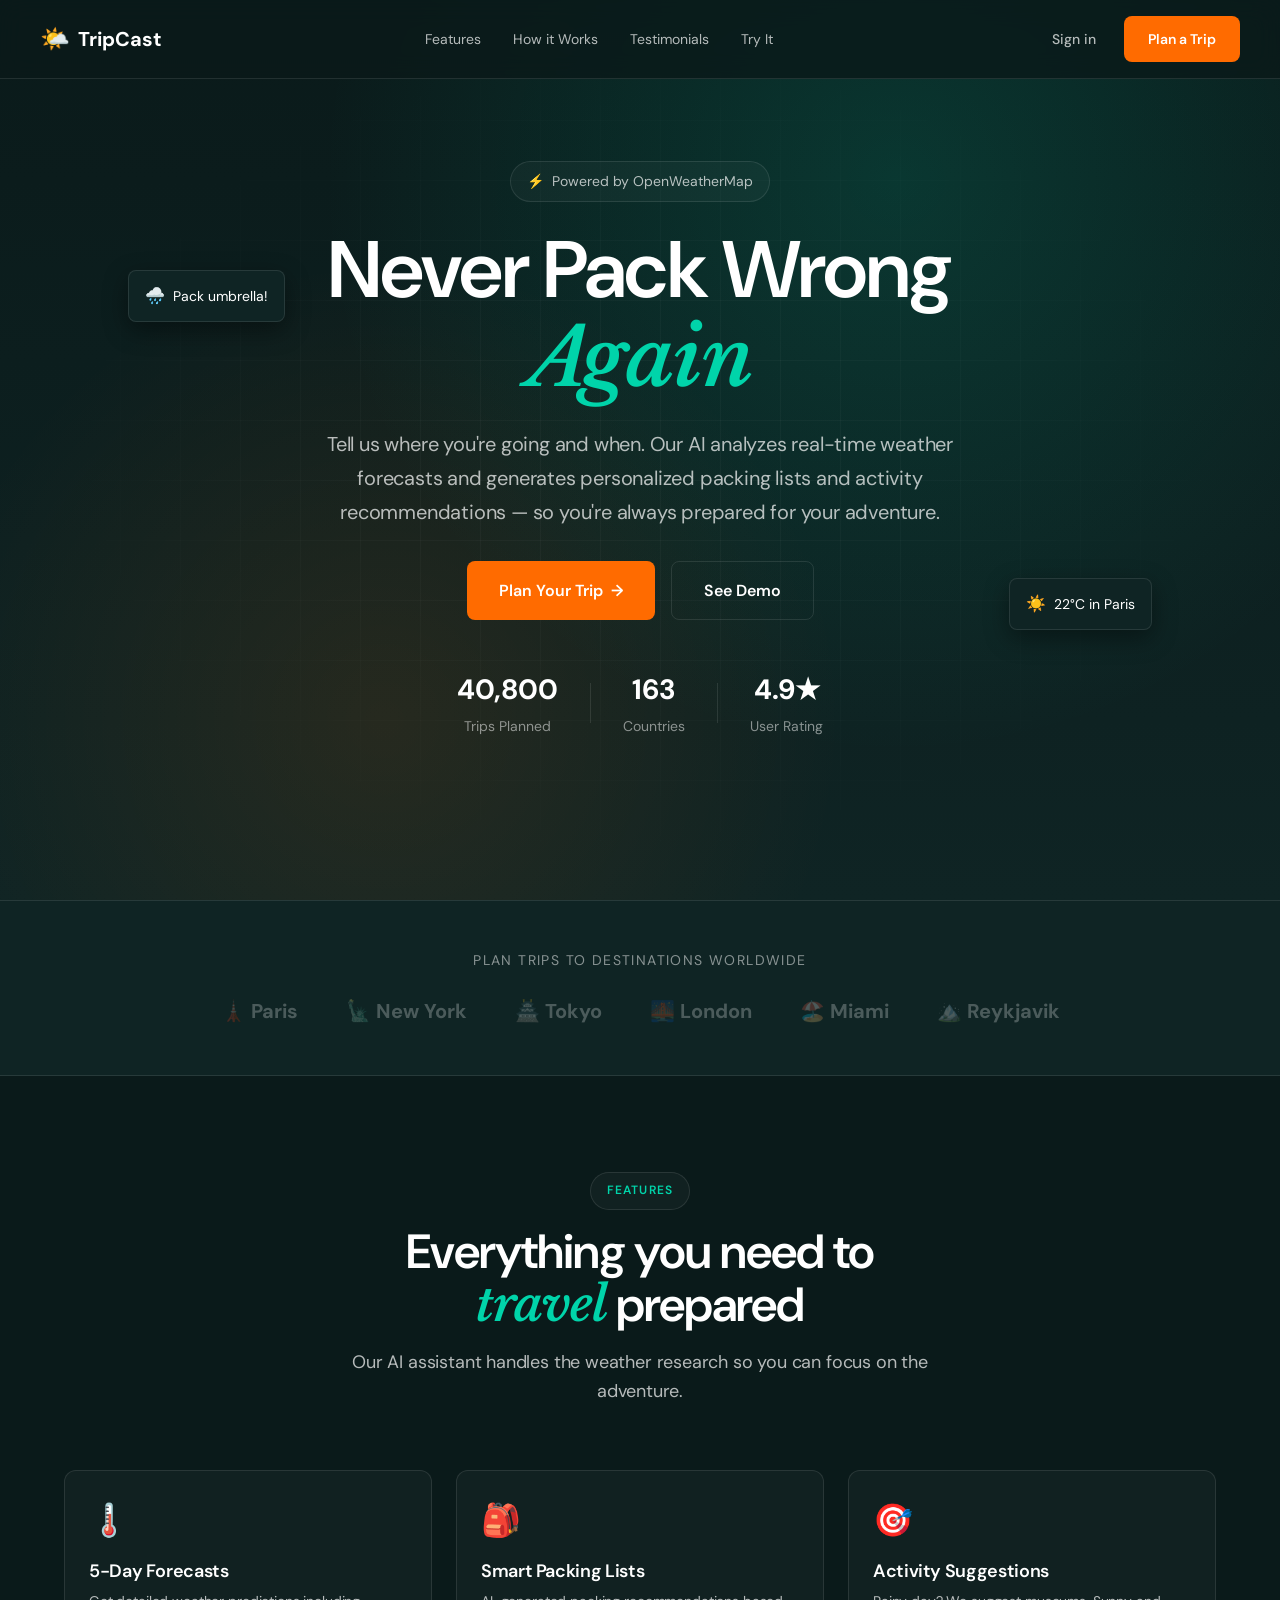
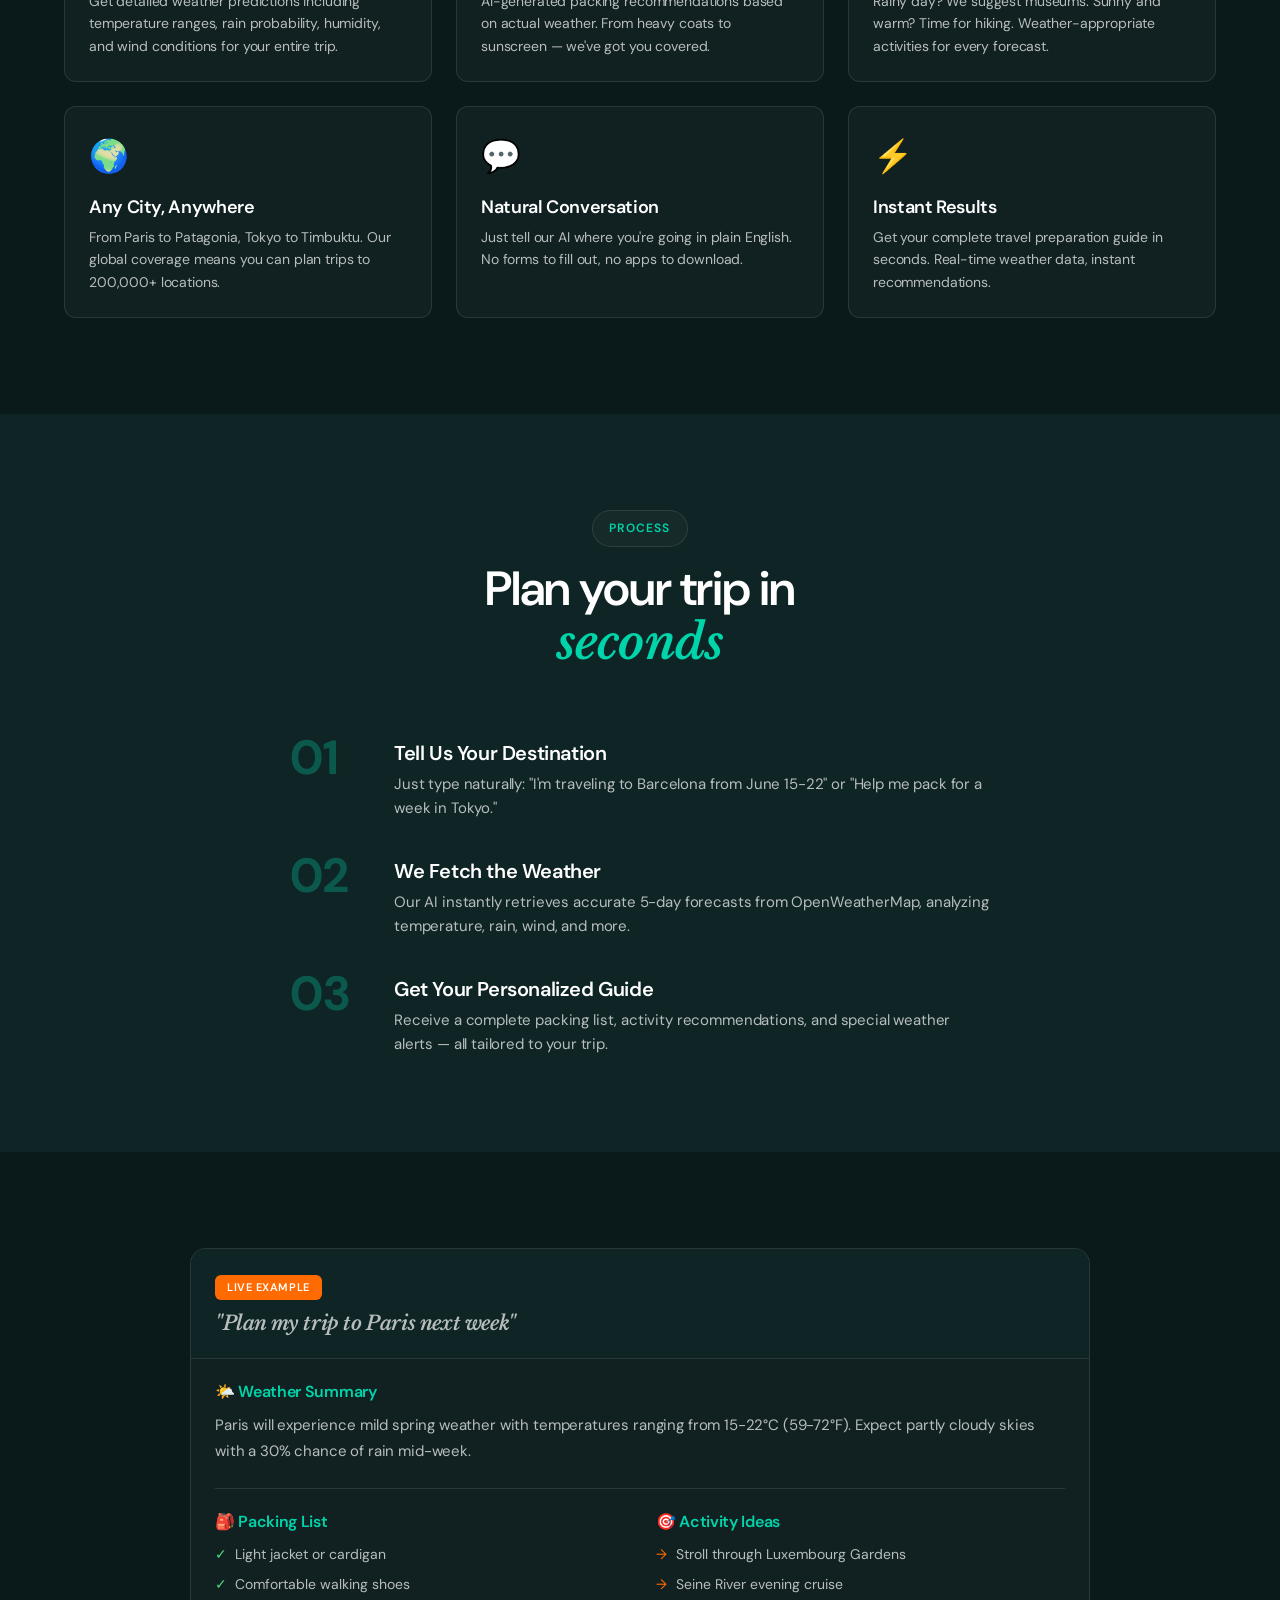
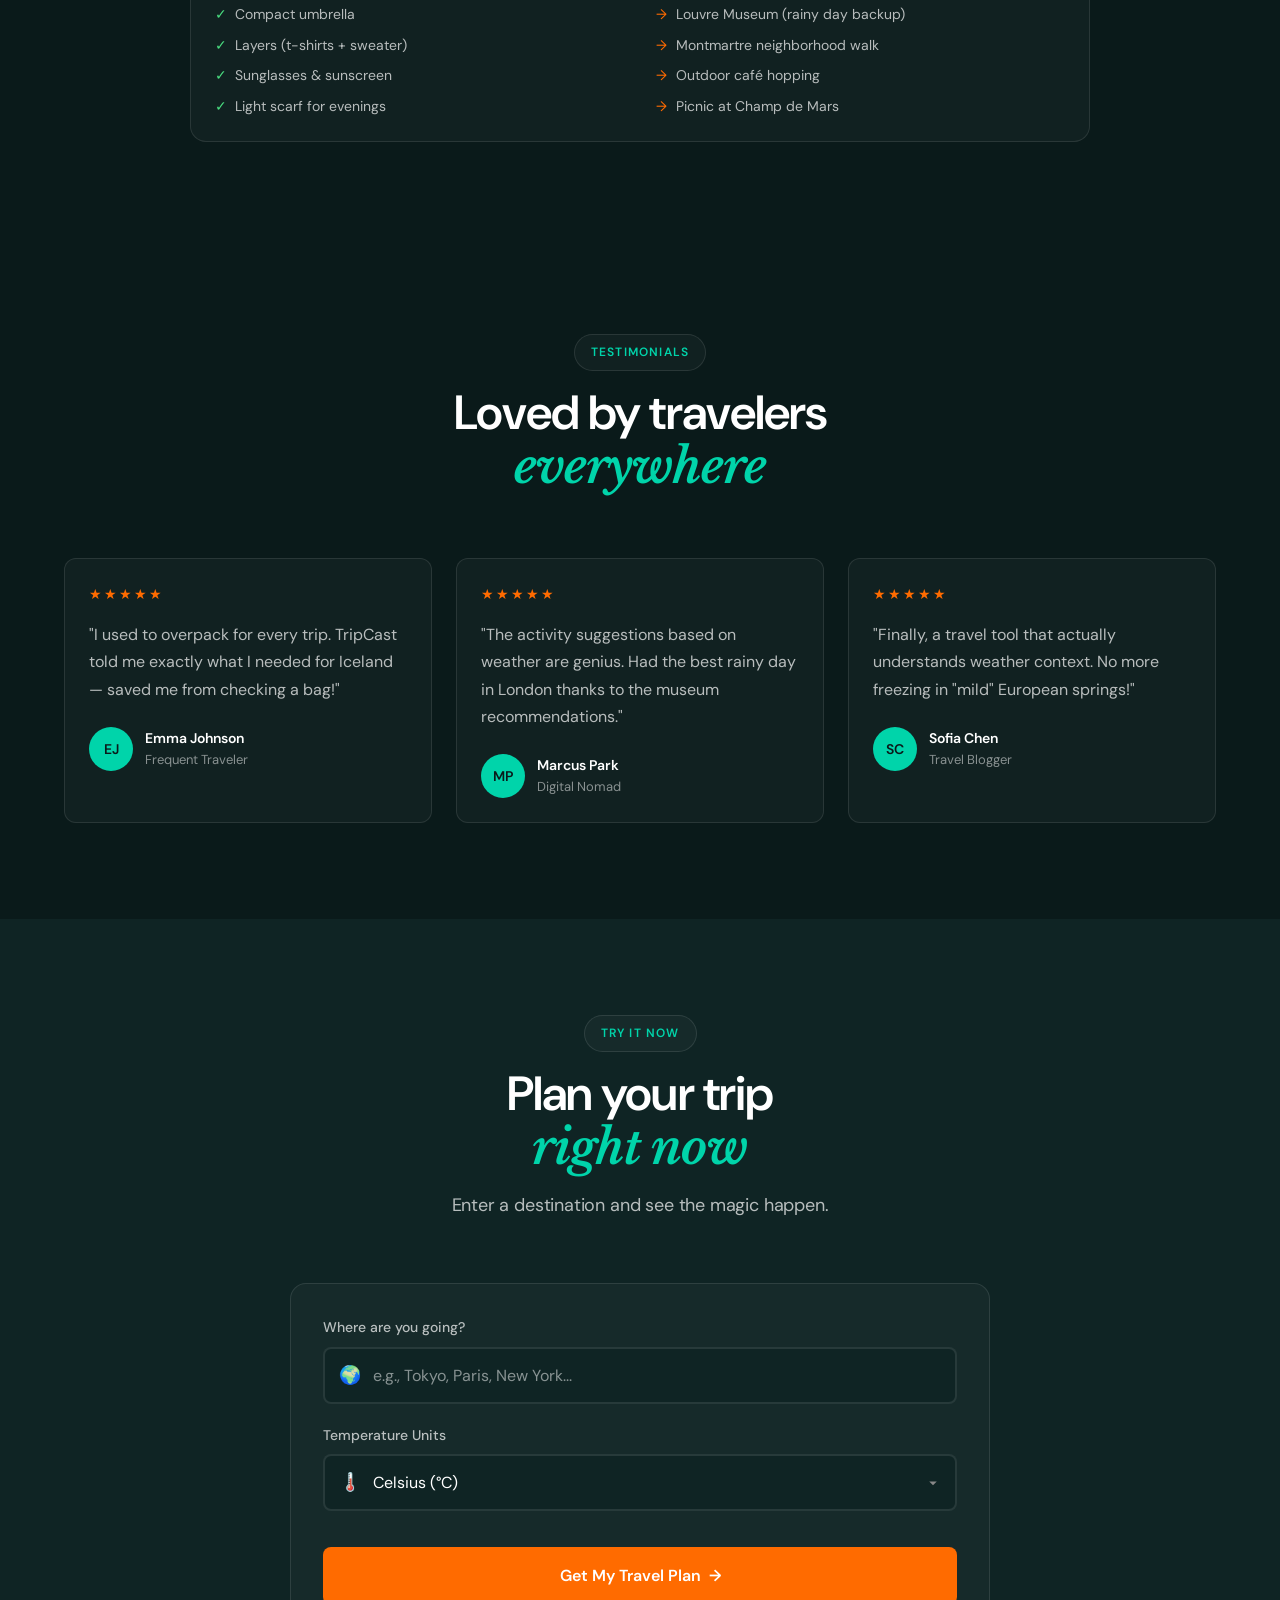
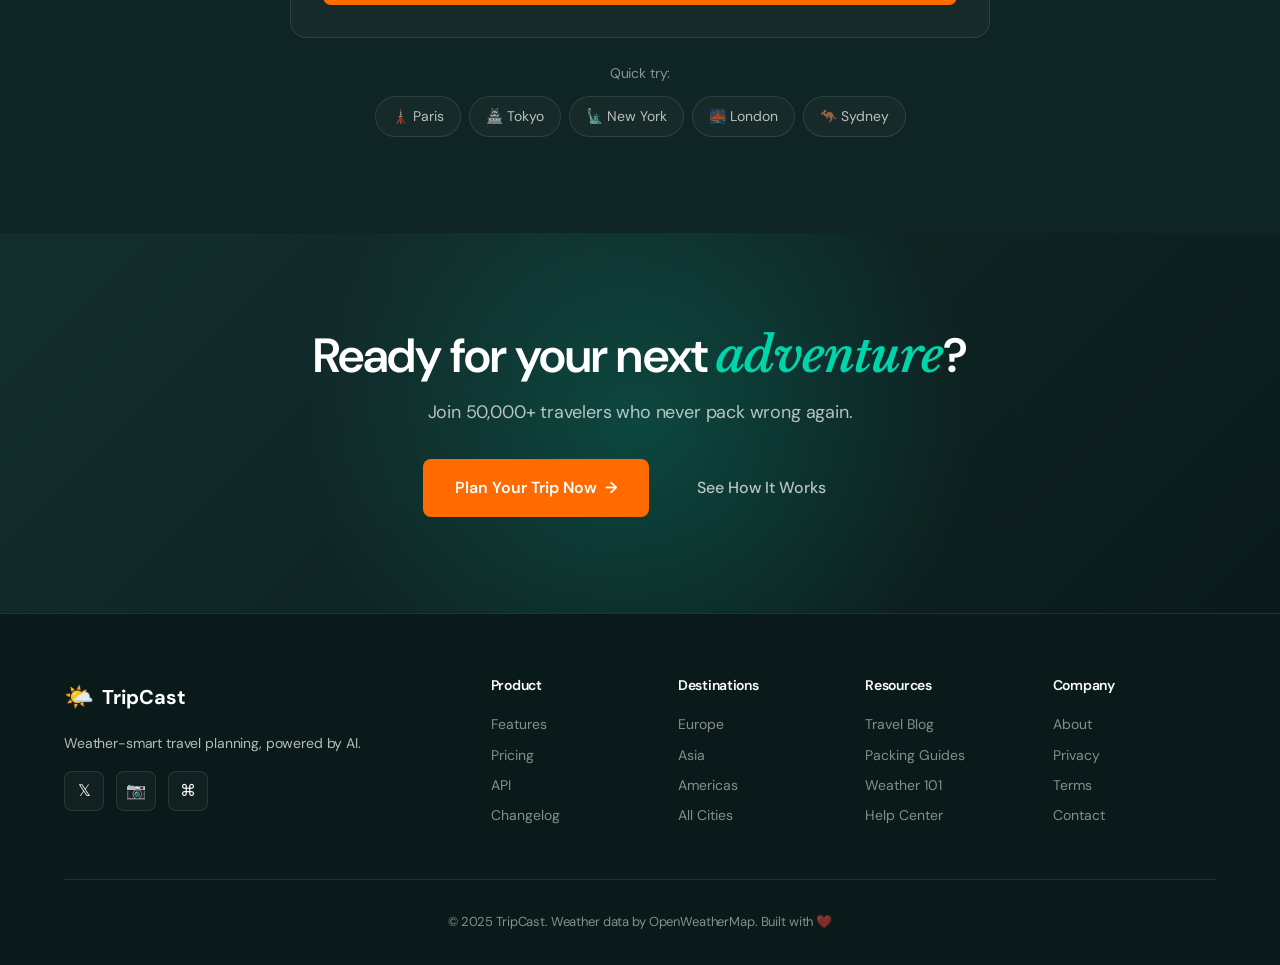
==== 6501-Topic4ExploringTools/2HourProject/smart-travel-planner/index.html @ 1e5ca6cd "v2" ====
<!DOCTYPE html>
<html lang="en">
<head>
  <meta charset="UTF-8">
  <meta name="viewport" content="width=device-width, initial-scale=1.0">
  <title>TripCast — Smart Travel Planner</title>
  <meta name="description" content="AI-powered travel planning. Get weather forecasts, personalized packing lists, and activity recommendations for any destination.">
  
  <!-- Fonts -->
  <link rel="preconnect" href="https://fonts.googleapis.com">
  <link rel="preconnect" href="https://fonts.gstatic.com" crossorigin>
  <link href="https://fonts.googleapis.com/css2?family=DM+Sans:ital,opsz,wght@0,9..40,300;0,9..40,400;0,9..40,500;0,9..40,600;0,9..40,700;1,9..40,400&family=Libre+Baskerville:ital,wght@0,400;0,700;1,400&display=swap" rel="stylesheet">
  
  <!-- Styles -->
  <link rel="stylesheet" href="styles.css">
</head>
<body>
  <!-- Header -->
  <header class="header">
    <div class="header-content">
      <a href="/" class="logo">
        <span class="logo-icon">🌤️</span>
        <span class="logo-text">TripCast</span>
      </a>
      
      <nav class="nav-desktop">
        <a href="#features">Features</a>
        <a href="#how-it-works">How it Works</a>
        <a href="#testimonials">Testimonials</a>
        <a href="#try-it">Try It</a>
      </nav>
      
      <div class="header-actions">
        <a href="#" class="btn-ghost">Sign in</a>
        <a href="#" class="btn-primary">Plan a Trip</a>
      </div>
      
      <button class="mobile-menu-btn" aria-label="Toggle menu">
        <span></span>
        <span></span>
        <span></span>
      </button>
    </div>
  </header>
  
  <!-- Mobile Navigation -->
  <nav class="mobile-nav">
    <a href="#features">Features</a>
    <a href="#how-it-works">How it Works</a>
    <a href="#testimonials">Testimonials</a>
    <a href="#try-it">Try It</a>
    <div class="mobile-nav-actions">
      <a href="#" class="btn-ghost">Sign in</a>
      <a href="#" class="btn-primary">Plan a Trip</a>
    </div>
  </nav>
  
  <!-- Hero Section -->
  <section class="hero">
    <div class="hero-bg"></div>
    <div class="hero-content">
      <div class="trust-badge fade-in">
        <span class="trust-badge-icon">⚡</span>
        Powered by OpenWeatherMap
      </div>
      
      <h1 class="hero-title fade-in">
        Never Pack Wrong<br>
        <span class="accent-word">Again</span>
      </h1>
      
      <p class="hero-subtitle fade-in">
        Tell us where you're going and when. Our AI analyzes real-time weather 
        forecasts and generates personalized packing lists and activity 
        recommendations — so you're always prepared for your adventure.
      </p>
      
      <div class="hero-cta fade-in">
        <a href="#" class="btn-primary btn-lg">
          Plan Your Trip
          <span class="btn-arrow">→</span>
        </a>
        <a href="#" class="btn-outline btn-lg">
          See Demo
        </a>
      </div>
      
      <div class="hero-stats fade-in">
        <div class="stat">
          <span class="stat-value">50,000+</span>
          <span class="stat-label">Trips Planned</span>
        </div>
        <div class="stat-divider"></div>
        <div class="stat">
          <span class="stat-value">200+</span>
          <span class="stat-label">Countries</span>
        </div>
        <div class="stat-divider"></div>
        <div class="stat">
          <span class="stat-value">4.9★</span>
          <span class="stat-label">User Rating</span>
        </div>
      </div>
    </div>
    
    <!-- Floating Elements -->
    <div class="floating-card floating-card-1 fade-in">
      <span class="floating-card-icon">🌧️</span>
      <span>Pack umbrella!</span>
    </div>
    <div class="floating-card floating-card-2 fade-in">
      <span class="floating-card-icon">☀️</span>
      <span>22°C in Paris</span>
    </div>
  </section>
  
  <!-- Logo Cloud -->
  <section class="logo-cloud">
    <div class="container">
      <p class="logo-cloud-title">Plan trips to destinations worldwide</p>
      <div class="logo-grid">
        <div class="logo-item">🗼 Paris</div>
        <div class="logo-item">🗽 New York</div>
        <div class="logo-item">🏯 Tokyo</div>
        <div class="logo-item">🌉 London</div>
        <div class="logo-item">🏖️ Miami</div>
        <div class="logo-item">🏔️ Reykjavik</div>
      </div>
    </div>
  </section>
  
  <!-- Features Section -->
  <section id="features" class="section features">
    <div class="container">
      <div class="section-header">
        <span class="section-badge">Features</span>
        <h2 class="section-title fade-in">
          Everything you need to<br>
          <span class="accent-word">travel</span> prepared
        </h2>
        <p class="section-subtitle fade-in">
          Our AI assistant handles the weather research so you can focus on the adventure.
        </p>
      </div>
      
      <div class="feature-grid stagger-children">
        <div class="feature-card">
          <div class="feature-icon">🌡️</div>
          <h3 class="feature-title">5-Day Forecasts</h3>
          <p class="feature-desc">
            Get detailed weather predictions including temperature ranges, 
            rain probability, humidity, and wind conditions for your entire trip.
          </p>
        </div>
        
        <div class="feature-card">
          <div class="feature-icon">🎒</div>
          <h3 class="feature-title">Smart Packing Lists</h3>
          <p class="feature-desc">
            AI-generated packing recommendations based on actual weather. 
            From heavy coats to sunscreen — we've got you covered.
          </p>
        </div>
        
        <div class="feature-card">
          <div class="feature-icon">🎯</div>
          <h3 class="feature-title">Activity Suggestions</h3>
          <p class="feature-desc">
            Rainy day? We suggest museums. Sunny and warm? Time for hiking. 
            Weather-appropriate activities for every forecast.
          </p>
        </div>
        
        <div class="feature-card">
          <div class="feature-icon">🌍</div>
          <h3 class="feature-title">Any City, Anywhere</h3>
          <p class="feature-desc">
            From Paris to Patagonia, Tokyo to Timbuktu. Our global coverage 
            means you can plan trips to 200,000+ locations.
          </p>
        </div>
        
        <div class="feature-card">
          <div class="feature-icon">💬</div>
          <h3 class="feature-title">Natural Conversation</h3>
          <p class="feature-desc">
            Just tell our AI where you're going in plain English. 
            No forms to fill out, no apps to download.
          </p>
        </div>
        
        <div class="feature-card">
          <div class="feature-icon">⚡</div>
          <h3 class="feature-title">Instant Results</h3>
          <p class="feature-desc">
            Get your complete travel preparation guide in seconds. 
            Real-time weather data, instant recommendations.
          </p>
        </div>
      </div>
    </div>
  </section>
  
  <!-- How It Works Section -->
  <section id="how-it-works" class="section how-it-works">
    <div class="container">
      <div class="section-header">
        <span class="section-badge">Process</span>
        <h2 class="section-title fade-in">
          Plan your trip in<br>
          <span class="accent-word">seconds</span>
        </h2>
      </div>
      
      <div class="steps stagger-children">
        <div class="step">
          <div class="step-number">01</div>
          <div class="step-content">
            <h3 class="step-title">Tell Us Your Destination</h3>
            <p class="step-desc">
              Just type naturally: "I'm traveling to Barcelona from June 15-22" 
              or "Help me pack for a week in Tokyo."
            </p>
          </div>
        </div>
        
        <div class="step">
          <div class="step-number">02</div>
          <div class="step-content">
            <h3 class="step-title">We Fetch the Weather</h3>
            <p class="step-desc">
              Our AI instantly retrieves accurate 5-day forecasts from 
              OpenWeatherMap, analyzing temperature, rain, wind, and more.
            </p>
          </div>
        </div>
        
        <div class="step">
          <div class="step-number">03</div>
          <div class="step-content">
            <h3 class="step-title">Get Your Personalized Guide</h3>
            <p class="step-desc">
              Receive a complete packing list, activity recommendations, 
              and special weather alerts — all tailored to your trip.
            </p>
          </div>
        </div>
      </div>
    </div>
  </section>
  
  <!-- Demo Section -->
  <section class="section demo">
    <div class="container">
      <div class="demo-card fade-in">
        <div class="demo-header">
          <span class="demo-badge">Live Example</span>
          <h3 class="demo-title">"Plan my trip to Paris next week"</h3>
        </div>
        <div class="demo-content">
          <div class="demo-weather">
            <h4>🌤️ Weather Summary</h4>
            <p>Paris will experience mild spring weather with temperatures ranging from 15-22°C (59-72°F). Expect partly cloudy skies with a 30% chance of rain mid-week.</p>
          </div>
          <div class="demo-columns">
            <div class="demo-packing">
              <h4>🎒 Packing List</h4>
              <ul>
                <li>Light jacket or cardigan</li>
                <li>Comfortable walking shoes</li>
                <li>Compact umbrella</li>
                <li>Layers (t-shirts + sweater)</li>
                <li>Sunglasses & sunscreen</li>
                <li>Light scarf for evenings</li>
              </ul>
            </div>
            <div class="demo-activities">
              <h4>🎯 Activity Ideas</h4>
              <ul>
                <li>Stroll through Luxembourg Gardens</li>
                <li>Seine River evening cruise</li>
                <li>Louvre Museum (rainy day backup)</li>
                <li>Montmartre neighborhood walk</li>
                <li>Outdoor café hopping</li>
                <li>Picnic at Champ de Mars</li>
              </ul>
            </div>
          </div>
        </div>
      </div>
    </div>
  </section>
  
  <!-- Testimonials Section -->
  <section id="testimonials" class="section testimonials">
    <div class="container">
      <div class="section-header">
        <span class="section-badge">Testimonials</span>
        <h2 class="section-title fade-in">
          Loved by travelers<br>
          <span class="accent-word">everywhere</span>
        </h2>
      </div>
      
      <div class="testimonial-grid stagger-children">
        <div class="testimonial-card">
          <div class="testimonial-rating">★★★★★</div>
          <blockquote class="testimonial-quote">
            "I used to overpack for every trip. TripCast told me exactly what 
            I needed for Iceland — saved me from checking a bag!"
          </blockquote>
          <div class="testimonial-author">
            <div class="testimonial-avatar">EJ</div>
            <div class="testimonial-info">
              <span class="testimonial-name">Emma Johnson</span>
              <span class="testimonial-role">Frequent Traveler</span>
            </div>
          </div>
        </div>
        
        <div class="testimonial-card">
          <div class="testimonial-rating">★★★★★</div>
          <blockquote class="testimonial-quote">
            "The activity suggestions based on weather are genius. Had the 
            best rainy day in London thanks to the museum recommendations."
          </blockquote>
          <div class="testimonial-author">
            <div class="testimonial-avatar">MP</div>
            <div class="testimonial-info">
              <span class="testimonial-name">Marcus Park</span>
              <span class="testimonial-role">Digital Nomad</span>
            </div>
          </div>
        </div>
        
        <div class="testimonial-card">
          <div class="testimonial-rating">★★★★★</div>
          <blockquote class="testimonial-quote">
            "Finally, a travel tool that actually understands weather context. 
            No more freezing in "mild" European springs!"
          </blockquote>
          <div class="testimonial-author">
            <div class="testimonial-avatar">SC</div>
            <div class="testimonial-info">
              <span class="testimonial-name">Sofia Chen</span>
              <span class="testimonial-role">Travel Blogger</span>
            </div>
          </div>
        </div>
      </div>
    </div>
  </section>
  
  <!-- Try It Out Section -->
  <section id="try-it" class="section try-it">
    <div class="container">
      <div class="section-header">
        <span class="section-badge">Try It Now</span>
        <h2 class="section-title fade-in">
          Plan your trip<br>
          <span class="accent-word">right now</span>
        </h2>
        <p class="section-subtitle fade-in">
          Enter a destination and see the magic happen.
        </p>
      </div>
      
      <div class="try-it-container fade-in">
        <form id="trip-form" class="trip-form">
          <div class="form-group">
            <label for="destination">Where are you going?</label>
            <div class="input-group">
              <span class="input-icon">🌍</span>
              <input 
                type="text" 
                id="destination" 
                name="destination" 
                placeholder="e.g., Tokyo, Paris, New York..."
                required
                autocomplete="off"
              >
            </div>
          </div>
          
          <div class="form-row">
            <div class="form-group">
              <label for="units">Temperature Units</label>
              <div class="input-group">
                <span class="input-icon">🌡️</span>
                <select id="units" name="units">
                  <option value="metric">Celsius (°C)</option>
                  <option value="imperial">Fahrenheit (°F)</option>
                </select>
              </div>
            </div>
          </div>
          
          <button type="submit" class="btn-primary btn-lg btn-block">
            <span class="btn-text">Get My Travel Plan</span>
            <span class="btn-loading" hidden>
              <span class="spinner"></span>
              Fetching weather...
            </span>
            <span class="btn-arrow">→</span>
          </button>
        </form>
        
        <!-- Results Container -->
        <div id="results" class="results" hidden>
          <div class="results-header">
            <h3 id="results-title">🌤️ Your Trip Plan</h3>
            <button type="button" class="btn-ghost btn-sm" id="clear-results">Clear</button>
          </div>
          
          <div id="weather-results" class="weather-results">
            <!-- Weather data will be inserted here -->
          </div>
          
          <div class="results-grid">
            <div class="results-card" id="packing-results">
              <h4>🎒 Packing Recommendations</h4>
              <div class="results-content">
                <!-- Packing list will be inserted here -->
              </div>
            </div>
            
            <div class="results-card" id="activity-results">
              <h4>🎯 Activity Suggestions</h4>
              <div class="results-content">
                <!-- Activities will be inserted here -->
              </div>
            </div>
          </div>
        </div>
        
        <!-- Error Container -->
        <div id="error-container" class="error-container" hidden>
          <span class="error-icon">⚠️</span>
          <p id="error-message"></p>
          <button type="button" class="btn-outline btn-sm" id="retry-btn">Try Again</button>
        </div>
      </div>
      
      <!-- Quick City Buttons -->
      <div class="quick-cities fade-in">
        <p>Quick try:</p>
        <div class="city-buttons">
          <button type="button" class="city-btn" data-city="Paris">🗼 Paris</button>
          <button type="button" class="city-btn" data-city="Tokyo">🏯 Tokyo</button>
          <button type="button" class="city-btn" data-city="New York">🗽 New York</button>
          <button type="button" class="city-btn" data-city="London">🌉 London</button>
          <button type="button" class="city-btn" data-city="Sydney">🦘 Sydney</button>
        </div>
      </div>
    </div>
  </section>
  
  <!-- CTA Section -->
  <section class="section cta">
    <div class="container">
      <div class="cta-content fade-in">
        <h2 class="cta-title">
          Ready for your next <span class="accent-word">adventure</span>?
        </h2>
        <p class="cta-subtitle">
          Join 50,000+ travelers who never pack wrong again.
        </p>
        <div class="cta-actions">
          <a href="#" class="btn-primary btn-lg">
            Plan Your Trip Now
            <span class="btn-arrow">→</span>
          </a>
          <a href="#" class="btn-ghost btn-lg">See How It Works</a>
        </div>
      </div>
    </div>
  </section>
  
  <!-- Footer -->
  <footer class="footer">
    <div class="container">
      <div class="footer-grid">
        <div class="footer-brand">
          <a href="/" class="logo">
            <span class="logo-icon">🌤️</span>
            <span class="logo-text">TripCast</span>
          </a>
          <p class="footer-tagline">
            Weather-smart travel planning, powered by AI.
          </p>
          <div class="social-links">
            <a href="#" aria-label="Twitter">𝕏</a>
            <a href="#" aria-label="Instagram">📷</a>
            <a href="#" aria-label="GitHub">⌘</a>
          </div>
        </div>
        
        <div class="footer-links">
          <div class="footer-column">
            <h4>Product</h4>
            <a href="#">Features</a>
            <a href="#">Pricing</a>
            <a href="#">API</a>
            <a href="#">Changelog</a>
          </div>
          <div class="footer-column">
            <h4>Destinations</h4>
            <a href="#">Europe</a>
            <a href="#">Asia</a>
            <a href="#">Americas</a>
            <a href="#">All Cities</a>
          </div>
          <div class="footer-column">
            <h4>Resources</h4>
            <a href="#">Travel Blog</a>
            <a href="#">Packing Guides</a>
            <a href="#">Weather 101</a>
            <a href="#">Help Center</a>
          </div>
          <div class="footer-column">
            <h4>Company</h4>
            <a href="#">About</a>
            <a href="#">Privacy</a>
            <a href="#">Terms</a>
            <a href="#">Contact</a>
          </div>
        </div>
      </div>
      
      <div class="footer-bottom">
        <p>&copy; 2025 TripCast. Weather data by OpenWeatherMap. Built with ❤️</p>
      </div>
    </div>
  </footer>
  
  <script src="script.js"></script>
</body>
</html>
---- 6501-Topic4ExploringTools/2HourProject/smart-travel-planner/styles.css ----
/* ==========================================================================
   NEXUS DESIGN SYSTEM
   Based on Ultimate Website Design Guide v5
   ========================================================================== */

/* ==========================================================================
   1. CSS VARIABLES (Design Tokens)
   ========================================================================== */

:root {
  /* Colors - Dark Sophisticated Theme */
  --bg-primary: #0A1A1A;
  --bg-secondary: #0F2424;
  --bg-tertiary: #142E2E;
  --bg-card: rgba(255, 255, 255, 0.03);
  
  --text-primary: #FFFFFF;
  --text-secondary: rgba(255, 255, 255, 0.7);
  --text-muted: rgba(255, 255, 255, 0.5);
  --text-hint: rgba(255, 255, 255, 0.3);
  
  /* THE winning accent - Orange! */
  --accent: #FF6B00;
  --accent-hover: #FF8533;
  --accent-glow: rgba(255, 107, 0, 0.3);
  
  /* Secondary accent - Teal */
  --accent-secondary: #00D4AA;
  --accent-secondary-glow: rgba(0, 212, 170, 0.2);
  
  --border: rgba(255, 255, 255, 0.1);
  --border-hover: rgba(255, 255, 255, 0.2);
  
  /* Semantic Colors */
  --success: #4ADE80;
  --warning: #FBBF24;
  --error: #F87171;
  
  /* Typography */
  --font-sans: 'DM Sans', -apple-system, BlinkMacSystemFont, sans-serif;
  --font-serif: 'Libre Baskerville', Georgia, serif;
  
  /* Spacing (8px grid) */
  --space-1: 4px;
  --space-2: 8px;
  --space-3: 12px;
  --space-4: 16px;
  --space-5: 20px;
  --space-6: 24px;
  --space-8: 32px;
  --space-10: 40px;
  --space-12: 48px;
  --space-16: 64px;
  --space-20: 80px;
  --space-24: 96px;
  
  /* Border Radius */
  --radius-sm: 6px;
  --radius-md: 8px;
  --radius-lg: 12px;
  --radius-xl: 16px;
  --radius-full: 100px;
  
  /* Shadows */
  --shadow-sm: 0 1px 2px rgba(0, 0, 0, 0.2);
  --shadow-md: 0 4px 12px rgba(0, 0, 0, 0.3);
  --shadow-lg: 0 8px 24px rgba(0, 0, 0, 0.4);
  --shadow-glow: 0 0 20px var(--accent-secondary-glow);
  --shadow-glow-accent: 0 0 30px var(--accent-glow);
  
  /* Transitions */
  --transition-fast: 0.15s ease;
  --transition-normal: 0.25s ease;
  --transition-slow: 0.4s ease;
  
  /* Container */
  --container-max: 1200px;
  --container-padding: 24px;
}

/* ==========================================================================
   2. RESET & BASE
   ========================================================================== */

*, *::before, *::after {
  box-sizing: border-box;
  margin: 0;
  padding: 0;
}

html {
  scroll-behavior: smooth;
  -webkit-font-smoothing: antialiased;
  -moz-osx-font-smoothing: grayscale;
}

body {
  font-family: var(--font-sans);
  font-size: 16px;
  line-height: 1.6;
  color: var(--text-primary);
  background: var(--bg-primary);
  overflow-x: hidden;
}

a {
  color: inherit;
  text-decoration: none;
}

img {
  max-width: 100%;
  height: auto;
  display: block;
}

button {
  font: inherit;
  cursor: pointer;
  border: none;
  background: none;
}

ul, ol {
  list-style: none;
}

/* ==========================================================================
   3. TYPOGRAPHY
   ========================================================================== */

h1, h2, h3, h4, h5, h6 {
  font-weight: 600;
  line-height: 1.1;
  letter-spacing: -0.02em;
}

h1 {
  font-size: clamp(48px, 10vw, 80px);
}

h2 {
  font-size: clamp(32px, 5vw, 48px);
}

h3 {
  font-size: clamp(20px, 3vw, 24px);
}

p {
  color: var(--text-secondary);
  letter-spacing: -0.01em;
}

/* Accent word styling - italic serif */
.accent-word {
  font-family: var(--font-serif);
  font-style: italic;
  color: var(--accent-secondary);
}

/* ==========================================================================
   4. LAYOUT
   ========================================================================== */

.container {
  max-width: var(--container-max);
  margin: 0 auto;
  padding: 0 var(--container-padding);
}

.section {
  padding: var(--space-24) 0;
}

@media (max-width: 768px) {
  .section {
    padding: var(--space-16) 0;
  }
}

.section-header {
  text-align: center;
  max-width: 700px;
  margin: 0 auto var(--space-16);
}

.section-badge {
  display: inline-block;
  padding: var(--space-2) var(--space-4);
  background: var(--bg-card);
  border: 1px solid var(--border);
  border-radius: var(--radius-full);
  font-size: 12px;
  font-weight: 600;
  text-transform: uppercase;
  letter-spacing: 0.1em;
  color: var(--accent-secondary);
  margin-bottom: var(--space-4);
}

.section-title {
  margin-bottom: var(--space-4);
}

.section-subtitle {
  font-size: 18px;
  max-width: 600px;
  margin: 0 auto;
}

/* ==========================================================================
   5. HEADER & NAVIGATION
   ========================================================================== */

.header {
  position: fixed;
  top: 0;
  left: 0;
  right: 0;
  z-index: 100;
  padding: var(--space-4) var(--space-6);
  background: rgba(10, 26, 26, 0.8);
  backdrop-filter: blur(12px);
  border-bottom: 1px solid var(--border);
}

.header-content {
  max-width: var(--container-max);
  margin: 0 auto;
  display: flex;
  align-items: center;
  justify-content: space-between;
}

.logo {
  display: flex;
  align-items: center;
  gap: var(--space-2);
  font-weight: 700;
  font-size: 20px;
}

.logo-icon {
  color: var(--accent-secondary);
  font-size: 24px;
}

.nav-desktop {
  display: flex;
  gap: var(--space-8);
}

.nav-desktop a {
  font-size: 14px;
  color: var(--text-secondary);
  transition: color var(--transition-fast);
}

.nav-desktop a:hover {
  color: var(--text-primary);
}

.header-actions {
  display: flex;
  align-items: center;
  gap: var(--space-3);
}

.mobile-menu-btn {
  display: none;
  flex-direction: column;
  gap: 5px;
  padding: var(--space-2);
}

.mobile-menu-btn span {
  display: block;
  width: 24px;
  height: 2px;
  background: var(--text-primary);
  transition: var(--transition-fast);
}

.mobile-nav {
  position: fixed;
  top: 0;
  right: 0;
  bottom: 0;
  width: 300px;
  background: var(--bg-secondary);
  padding: var(--space-20) var(--space-6);
  display: flex;
  flex-direction: column;
  gap: var(--space-4);
  transform: translateX(100%);
  transition: transform var(--transition-normal);
  z-index: 101;
}

.mobile-nav.open {
  transform: translateX(0);
}

.mobile-nav a {
  font-size: 18px;
  padding: var(--space-3) 0;
  border-bottom: 1px solid var(--border);
}

.mobile-nav-actions {
  margin-top: auto;
  display: flex;
  flex-direction: column;
  gap: var(--space-3);
}

@media (max-width: 768px) {
  .nav-desktop,
  .header-actions {
    display: none;
  }
  
  .mobile-menu-btn {
    display: flex;
  }
}

/* ==========================================================================
   6. BUTTONS
   ========================================================================== */

.btn-primary {
  display: inline-flex;
  align-items: center;
  justify-content: center;
  gap: var(--space-2);
  padding: var(--space-3) var(--space-6);
  background: var(--accent);
  color: white;
  font-weight: 600;
  font-size: 14px;
  border-radius: var(--radius-md);
  transition: all var(--transition-fast);
}

.btn-primary:hover {
  background: var(--accent-hover);
  transform: translateY(-2px);
  box-shadow: var(--shadow-glow-accent);
}

.btn-outline {
  display: inline-flex;
  align-items: center;
  justify-content: center;
  gap: var(--space-2);
  padding: var(--space-3) var(--space-6);
  background: transparent;
  color: var(--text-primary);
  font-weight: 600;
  font-size: 14px;
  border: 1px solid var(--border);
  border-radius: var(--radius-md);
  transition: all var(--transition-fast);
}

.btn-outline:hover {
  border-color: var(--accent-secondary);
  color: var(--accent-secondary);
}

.btn-ghost {
  display: inline-flex;
  align-items: center;
  justify-content: center;
  padding: var(--space-3) var(--space-4);
  color: var(--text-secondary);
  font-weight: 500;
  font-size: 14px;
  transition: color var(--transition-fast);
}

.btn-ghost:hover {
  color: var(--text-primary);
}

.btn-lg {
  padding: var(--space-4) var(--space-8);
  font-size: 16px;
}

.btn-block {
  width: 100%;
}

.btn-arrow {
  transition: transform var(--transition-fast);
}

.btn-primary:hover .btn-arrow,
.btn-outline:hover .btn-arrow {
  transform: translateX(4px);
}

/* ==========================================================================
   7. HERO SECTION
   ========================================================================== */

.hero {
  position: relative;
  min-height: 100vh;
  display: flex;
  align-items: center;
  justify-content: center;
  padding: var(--space-24) var(--space-6);
  overflow: hidden;
}

.hero-bg {
  position: absolute;
  inset: 0;
  background: 
    radial-gradient(circle at 70% 20%, rgba(0, 212, 170, 0.15) 0%, transparent 50%),
    radial-gradient(circle at 30% 80%, rgba(255, 107, 0, 0.1) 0%, transparent 40%),
    linear-gradient(180deg, var(--bg-primary) 0%, var(--bg-secondary) 100%);
  z-index: -1;
}

/* Animated grid lines */
.hero-bg::after {
  content: '';
  position: absolute;
  inset: 0;
  background-image: 
    linear-gradient(rgba(255,255,255,0.03) 1px, transparent 1px),
    linear-gradient(90deg, rgba(255,255,255,0.03) 1px, transparent 1px);
  background-size: 60px 60px;
  mask-image: radial-gradient(ellipse at center, black 20%, transparent 70%);
}

.hero-content {
  text-align: center;
  max-width: 900px;
}

.trust-badge {
  display: inline-flex;
  align-items: center;
  gap: var(--space-2);
  padding: var(--space-2) var(--space-4);
  background: var(--bg-card);
  border: 1px solid var(--border);
  border-radius: var(--radius-full);
  font-size: 14px;
  color: var(--text-secondary);
  margin-bottom: var(--space-6);
}

.trust-badge-icon {
  color: var(--accent);
}

.hero-title {
  margin-bottom: var(--space-6);
}

.hero-subtitle {
  font-size: clamp(16px, 2vw, 20px);
  max-width: 650px;
  margin: 0 auto var(--space-8);
  line-height: 1.7;
}

.hero-cta {
  display: flex;
  gap: var(--space-4);
  justify-content: center;
  flex-wrap: wrap;
  margin-bottom: var(--space-12);
}

.hero-stats {
  display: flex;
  justify-content: center;
  align-items: center;
  gap: var(--space-8);
  flex-wrap: wrap;
}

.stat {
  text-align: center;
}

.stat-value {
  display: block;
  font-size: 28px;
  font-weight: 700;
  color: var(--text-primary);
}

.stat-label {
  font-size: 14px;
  color: var(--text-muted);
}

.stat-divider {
  width: 1px;
  height: 40px;
  background: var(--border);
}

/* Floating cards */
.floating-card {
  position: absolute;
  display: flex;
  align-items: center;
  gap: var(--space-2);
  padding: var(--space-3) var(--space-4);
  background: var(--bg-secondary);
  border: 1px solid var(--border);
  border-radius: var(--radius-md);
  font-size: 14px;
  box-shadow: var(--shadow-lg);
  animation: float 6s ease-in-out infinite;
}

.floating-card-1 {
  top: 30%;
  left: 10%;
  animation-delay: -2s;
}

.floating-card-2 {
  bottom: 30%;
  right: 10%;
}

.floating-card-icon {
  font-size: 16px;
}

@keyframes float {
  0%, 100% { transform: translateY(0); }
  50% { transform: translateY(-10px); }
}

@media (max-width: 768px) {
  .floating-card {
    display: none;
  }
  
  .hero-stats {
    gap: var(--space-4);
  }
  
  .stat-divider {
    display: none;
  }
}

/* ==========================================================================
   8. LOGO CLOUD
   ========================================================================== */

.logo-cloud {
  padding: var(--space-12) 0;
  border-top: 1px solid var(--border);
  border-bottom: 1px solid var(--border);
  background: var(--bg-secondary);
}

.logo-cloud-title {
  text-align: center;
  font-size: 14px;
  color: var(--text-muted);
  margin-bottom: var(--space-6);
  text-transform: uppercase;
  letter-spacing: 0.1em;
}

.logo-grid {
  display: flex;
  justify-content: center;
  align-items: center;
  gap: var(--space-12);
  flex-wrap: wrap;
}

.logo-item {
  font-size: 20px;
  font-weight: 700;
  color: var(--text-muted);
  opacity: 0.5;
  transition: opacity var(--transition-fast);
}

.logo-item:hover {
  opacity: 1;
}

/* ==========================================================================
   9. FEATURES
   ========================================================================== */

.features {
  background: var(--bg-primary);
}

.feature-grid {
  display: grid;
  grid-template-columns: repeat(3, 1fr);
  gap: var(--space-6);
}

@media (max-width: 1024px) {
  .feature-grid {
    grid-template-columns: repeat(2, 1fr);
  }
}

@media (max-width: 640px) {
  .feature-grid {
    grid-template-columns: 1fr;
  }
}

.feature-card {
  padding: var(--space-6);
  background: var(--bg-card);
  border: 1px solid var(--border);
  border-radius: var(--radius-lg);
  transition: all var(--transition-normal);
}

.feature-card:hover {
  border-color: var(--accent-secondary);
  transform: translateY(-4px);
  box-shadow: var(--shadow-glow);
}

.feature-icon {
  font-size: 32px;
  margin-bottom: var(--space-4);
}

.feature-title {
  margin-bottom: var(--space-2);
  font-size: 18px;
}

.feature-desc {
  font-size: 14px;
  line-height: 1.6;
}

/* ==========================================================================
   10. HOW IT WORKS
   ========================================================================== */

.how-it-works {
  background: var(--bg-secondary);
}

.steps {
  max-width: 700px;
  margin: 0 auto;
  display: flex;
  flex-direction: column;
  gap: var(--space-8);
}

.step {
  display: flex;
  gap: var(--space-6);
  align-items: flex-start;
}

.step-number {
  font-size: 48px;
  font-weight: 700;
  color: var(--accent-secondary);
  opacity: 0.3;
  line-height: 1;
  min-width: 80px;
}

.step-content {
  flex: 1;
  padding-top: var(--space-2);
}

.step-title {
  margin-bottom: var(--space-2);
  font-size: 20px;
}

.step-desc {
  font-size: 15px;
}

@media (max-width: 640px) {
  .step {
    flex-direction: column;
    gap: var(--space-2);
  }
  
  .step-number {
    font-size: 36px;
    min-width: auto;
  }
}

/* ==========================================================================
   11. TESTIMONIALS
   ========================================================================== */

.testimonials {
  background: var(--bg-primary);
}

.testimonial-grid {
  display: grid;
  grid-template-columns: repeat(3, 1fr);
  gap: var(--space-6);
}

@media (max-width: 1024px) {
  .testimonial-grid {
    grid-template-columns: 1fr;
    max-width: 600px;
    margin: 0 auto;
  }
}

.testimonial-card {
  padding: var(--space-6);
  background: var(--bg-card);
  border: 1px solid var(--border);
  border-radius: var(--radius-lg);
  transition: all var(--transition-normal);
}

.testimonial-card:hover {
  border-color: var(--border-hover);
}

.testimonial-rating {
  color: var(--accent);
  font-size: 14px;
  letter-spacing: 2px;
  margin-bottom: var(--space-4);
}

.testimonial-quote {
  font-size: 16px;
  line-height: 1.7;
  color: var(--text-secondary);
  margin-bottom: var(--space-6);
  font-style: normal;
}

.testimonial-author {
  display: flex;
  align-items: center;
  gap: var(--space-3);
}

.testimonial-avatar {
  width: 44px;
  height: 44px;
  border-radius: 50%;
  background: var(--accent-secondary);
  color: var(--bg-primary);
  display: flex;
  align-items: center;
  justify-content: center;
  font-weight: 600;
  font-size: 14px;
}

.testimonial-info {
  display: flex;
  flex-direction: column;
}

.testimonial-name {
  font-weight: 600;
  font-size: 14px;
}

.testimonial-role {
  font-size: 13px;
  color: var(--text-muted);
}

/* ==========================================================================
   12. PRICING
   ========================================================================== */

.pricing {
  background: var(--bg-secondary);
}

.pricing-grid {
  display: grid;
  grid-template-columns: repeat(3, 1fr);
  gap: var(--space-6);
  align-items: start;
}

@media (max-width: 1024px) {
  .pricing-grid {
    grid-template-columns: 1fr;
    max-width: 400px;
    margin: 0 auto;
  }
}

.pricing-card {
  padding: var(--space-8);
  background: var(--bg-card);
  border: 1px solid var(--border);
  border-radius: var(--radius-xl);
  position: relative;
  transition: all var(--transition-normal);
}

.pricing-card:hover {
  border-color: var(--border-hover);
}

.pricing-card-featured {
  border-color: var(--accent-secondary);
  box-shadow: var(--shadow-glow);
}

.pricing-badge {
  position: absolute;
  top: -12px;
  left: 50%;
  transform: translateX(-50%);
  padding: var(--space-1) var(--space-4);
  background: var(--accent-secondary);
  color: var(--bg-primary);
  font-size: 12px;
  font-weight: 600;
  text-transform: uppercase;
  letter-spacing: 0.05em;
  border-radius: var(--radius-full);
}

.pricing-header {
  margin-bottom: var(--space-4);
}

.pricing-name {
  font-size: 24px;
  margin-bottom: var(--space-1);
}

.pricing-desc {
  font-size: 14px;
}

.pricing-price {
  margin-bottom: var(--space-6);
  padding-bottom: var(--space-6);
  border-bottom: 1px solid var(--border);
}

.price-amount {
  font-size: 48px;
  font-weight: 700;
}

.price-period {
  font-size: 16px;
  color: var(--text-muted);
}

.pricing-features {
  margin-bottom: var(--space-6);
  display: flex;
  flex-direction: column;
  gap: var(--space-3);
}

.pricing-features li {
  font-size: 14px;
  color: var(--text-secondary);
  display: flex;
  align-items: center;
  gap: var(--space-2);
}

.pricing-features li::before {
  content: '✓';
  color: var(--accent-secondary);
  font-weight: 600;
}

/* ==========================================================================
   12.5 DEMO SECTION
   ========================================================================== */

.demo {
  background: var(--bg-primary);
}

.demo-card {
  background: var(--bg-card);
  border: 1px solid var(--border);
  border-radius: var(--radius-xl);
  overflow: hidden;
  max-width: 900px;
  margin: 0 auto;
}

.demo-header {
  padding: var(--space-6);
  border-bottom: 1px solid var(--border);
  background: var(--bg-secondary);
}

.demo-badge {
  display: inline-block;
  padding: var(--space-1) var(--space-3);
  background: var(--accent);
  color: white;
  font-size: 11px;
  font-weight: 600;
  text-transform: uppercase;
  letter-spacing: 0.05em;
  border-radius: var(--radius-sm);
  margin-bottom: var(--space-3);
}

.demo-title {
  font-size: 20px;
  font-family: var(--font-serif);
  font-style: italic;
  color: var(--text-secondary);
}

.demo-content {
  padding: var(--space-6);
}

.demo-weather {
  margin-bottom: var(--space-6);
  padding-bottom: var(--space-6);
  border-bottom: 1px solid var(--border);
}

.demo-weather h4,
.demo-packing h4,
.demo-activities h4 {
  font-size: 16px;
  margin-bottom: var(--space-3);
  color: var(--accent-secondary);
}

.demo-weather p {
  font-size: 15px;
  line-height: 1.7;
}

.demo-columns {
  display: grid;
  grid-template-columns: 1fr 1fr;
  gap: var(--space-8);
}

@media (max-width: 640px) {
  .demo-columns {
    grid-template-columns: 1fr;
    gap: var(--space-6);
  }
}

.demo-packing ul,
.demo-activities ul {
  display: flex;
  flex-direction: column;
  gap: var(--space-2);
}

.demo-packing li,
.demo-activities li {
  font-size: 14px;
  color: var(--text-secondary);
  padding-left: var(--space-5);
  position: relative;
}

.demo-packing li::before {
  content: '✓';
  position: absolute;
  left: 0;
  color: var(--success);
}

.demo-activities li::before {
  content: '→';
  position: absolute;
  left: 0;
  color: var(--accent);
}

/* ==========================================================================
   12.75 TRY IT OUT SECTION
   ========================================================================== */

.try-it {
  background: var(--bg-secondary);
}

.try-it-container {
  max-width: 700px;
  margin: 0 auto;
}

.trip-form {
  background: var(--bg-card);
  border: 1px solid var(--border);
  border-radius: var(--radius-xl);
  padding: var(--space-8);
  margin-bottom: var(--space-6);
}

.form-group {
  margin-bottom: var(--space-5);
}

.form-group label {
  display: block;
  font-size: 14px;
  font-weight: 500;
  color: var(--text-secondary);
  margin-bottom: var(--space-2);
}

.form-row {
  display: grid;
  grid-template-columns: 1fr;
  gap: var(--space-4);
}

.input-group {
  position: relative;
  display: flex;
  align-items: center;
}

.input-icon {
  position: absolute;
  left: var(--space-4);
  font-size: 18px;
  pointer-events: none;
}

.trip-form input,
.trip-form select {
  width: 100%;
  padding: var(--space-4) var(--space-4) var(--space-4) var(--space-12);
  background: var(--bg-secondary);
  border: 2px solid var(--border);
  border-radius: var(--radius-md);
  color: var(--text-primary);
  font-size: 16px;
  font-family: inherit;
  transition: all var(--transition-fast);
}

.trip-form input:focus,
.trip-form select:focus {
  outline: none;
  border-color: var(--accent-secondary);
  box-shadow: 0 0 0 3px var(--accent-secondary-glow);
}

.trip-form input::placeholder {
  color: var(--text-muted);
}

.trip-form select {
  cursor: pointer;
  appearance: none;
  background-image: url("data:image/svg+xml,%3Csvg xmlns='http://www.w3.org/2000/svg' width='12' height='12' fill='%23888' viewBox='0 0 16 16'%3E%3Cpath d='M8 11L3 6h10l-5 5z'/%3E%3C/svg%3E");
  background-repeat: no-repeat;
  background-position: right var(--space-4) center;
}

.trip-form button[type="submit"] {
  margin-top: var(--space-4);
  position: relative;
}

.btn-loading {
  align-items: center;
  gap: var(--space-2);
}

.btn-loading:not([hidden]) {
  display: inline-flex;
}

/* Ensure hidden attribute works */
[hidden] {
  display: none !important;
}

.spinner {
  width: 16px;
  height: 16px;
  border: 2px solid rgba(255,255,255,0.3);
  border-top-color: white;
  border-radius: 50%;
  animation: spin 0.8s linear infinite;
}

@keyframes spin {
  to { transform: rotate(360deg); }
}

/* Results */
.results {
  background: var(--bg-card);
  border: 1px solid var(--accent-secondary);
  border-radius: var(--radius-xl);
  padding: var(--space-6);
  margin-bottom: var(--space-6);
  animation: slideIn 0.3s ease;
}

@keyframes slideIn {
  from {
    opacity: 0;
    transform: translateY(-10px);
  }
  to {
    opacity: 1;
    transform: translateY(0);
  }
}

.results-header {
  display: flex;
  justify-content: space-between;
  align-items: center;
  margin-bottom: var(--space-5);
  padding-bottom: var(--space-4);
  border-bottom: 1px solid var(--border);
}

.results-header h3 {
  font-size: 20px;
  color: var(--accent-secondary);
}

.btn-sm {
  padding: var(--space-2) var(--space-4);
  font-size: 13px;
}

.weather-results {
  background: var(--bg-secondary);
  border-radius: var(--radius-md);
  padding: var(--space-5);
  margin-bottom: var(--space-5);
  font-family: 'SF Mono', 'Monaco', 'Inconsolata', monospace;
  font-size: 13px;
  line-height: 1.6;
  white-space: pre-wrap;
  color: var(--text-secondary);
  max-height: 300px;
  overflow-y: auto;
}

.results-grid {
  display: grid;
  grid-template-columns: 1fr 1fr;
  gap: var(--space-4);
}

@media (max-width: 640px) {
  .results-grid {
    grid-template-columns: 1fr;
  }
}

.results-card {
  background: var(--bg-secondary);
  border-radius: var(--radius-md);
  padding: var(--space-4);
}

.results-card h4 {
  font-size: 14px;
  color: var(--accent-secondary);
  margin-bottom: var(--space-3);
}

.results-content {
  font-size: 14px;
  color: var(--text-secondary);
  line-height: 1.7;
}

.results-content ul {
  display: flex;
  flex-direction: column;
  gap: var(--space-2);
}

.results-content li {
  padding-left: var(--space-5);
  position: relative;
}

.results-content li::before {
  content: '•';
  position: absolute;
  left: 0;
  color: var(--accent-secondary);
}

/* Error Container */
.error-container {
  background: rgba(248, 113, 113, 0.1);
  border: 1px solid var(--error);
  border-radius: var(--radius-lg);
  padding: var(--space-6);
  text-align: center;
  animation: shake 0.4s ease;
}

@keyframes shake {
  0%, 100% { transform: translateX(0); }
  25% { transform: translateX(-5px); }
  75% { transform: translateX(5px); }
}

.error-icon {
  font-size: 32px;
  display: block;
  margin-bottom: var(--space-3);
}

.error-container p {
  color: var(--error);
  margin-bottom: var(--space-4);
}

/* Quick Cities */
.quick-cities {
  text-align: center;
}

.quick-cities p {
  font-size: 14px;
  color: var(--text-muted);
  margin-bottom: var(--space-3);
}

.city-buttons {
  display: flex;
  flex-wrap: wrap;
  justify-content: center;
  gap: var(--space-2);
}

.city-btn {
  padding: var(--space-2) var(--space-4);
  background: var(--bg-card);
  border: 1px solid var(--border);
  border-radius: var(--radius-full);
  color: var(--text-secondary);
  font-size: 14px;
  cursor: pointer;
  transition: all var(--transition-fast);
}

.city-btn:hover {
  border-color: var(--accent-secondary);
  color: var(--accent-secondary);
  transform: translateY(-2px);
}

/* ==========================================================================
   13. CTA SECTION
   ========================================================================== */

.cta {
  background: linear-gradient(
    135deg,
    var(--bg-tertiary) 0%,
    var(--bg-primary) 100%
  );
  position: relative;
  overflow: hidden;
}

.cta::before {
  content: '';
  position: absolute;
  inset: 0;
  background: radial-gradient(
    circle at 50% 50%,
    var(--accent-secondary-glow) 0%,
    transparent 50%
  );
}

.cta-content {
  text-align: center;
  position: relative;
  z-index: 1;
}

.cta-title {
  margin-bottom: var(--space-4);
}

.cta-subtitle {
  font-size: 18px;
  margin-bottom: var(--space-8);
}

.cta-actions {
  display: flex;
  gap: var(--space-4);
  justify-content: center;
  flex-wrap: wrap;
}

/* ==========================================================================
   14. FOOTER
   ========================================================================== */

.footer {
  padding: var(--space-16) 0 var(--space-8);
  background: var(--bg-primary);
  border-top: 1px solid var(--border);
}

.footer-grid {
  display: grid;
  grid-template-columns: 1fr 2fr;
  gap: var(--space-16);
  margin-bottom: var(--space-12);
}

@media (max-width: 768px) {
  .footer-grid {
    grid-template-columns: 1fr;
    gap: var(--space-8);
  }
}

.footer-brand .logo {
  margin-bottom: var(--space-4);
}

.footer-tagline {
  font-size: 14px;
  margin-bottom: var(--space-4);
}

.social-links {
  display: flex;
  gap: var(--space-3);
}

.social-links a {
  width: 40px;
  height: 40px;
  display: flex;
  align-items: center;
  justify-content: center;
  background: var(--bg-card);
  border: 1px solid var(--border);
  border-radius: var(--radius-md);
  transition: all var(--transition-fast);
}

.social-links a:hover {
  border-color: var(--accent-secondary);
  color: var(--accent-secondary);
}

.footer-links {
  display: grid;
  grid-template-columns: repeat(4, 1fr);
  gap: var(--space-6);
}

@media (max-width: 640px) {
  .footer-links {
    grid-template-columns: repeat(2, 1fr);
  }
}

.footer-column h4 {
  font-size: 14px;
  font-weight: 600;
  margin-bottom: var(--space-4);
  color: var(--text-primary);
}

.footer-column a {
  display: block;
  font-size: 14px;
  color: var(--text-muted);
  padding: var(--space-1) 0;
  transition: color var(--transition-fast);
}

.footer-column a:hover {
  color: var(--text-primary);
}

.footer-bottom {
  padding-top: var(--space-8);
  border-top: 1px solid var(--border);
  text-align: center;
}

.footer-bottom p {
  font-size: 13px;
  color: var(--text-muted);
}

/* ==========================================================================
   15. ANIMATIONS
   ========================================================================== */

/* Fade in animation */
.fade-in {
  opacity: 0;
  transform: translateY(20px);
  transition: opacity 0.6s ease, transform 0.6s ease;
}

.fade-in.visible {
  opacity: 1;
  transform: translateY(0);
}

/* Staggered children */
.stagger-children > * {
  opacity: 0;
  transform: translateY(20px);
  transition: opacity 0.5s ease, transform 0.5s ease;
}

.stagger-children.visible > *:nth-child(1) { transition-delay: 0.1s; }
.stagger-children.visible > *:nth-child(2) { transition-delay: 0.2s; }
.stagger-children.visible > *:nth-child(3) { transition-delay: 0.3s; }
.stagger-children.visible > *:nth-child(4) { transition-delay: 0.4s; }
.stagger-children.visible > *:nth-child(5) { transition-delay: 0.5s; }
.stagger-children.visible > *:nth-child(6) { transition-delay: 0.6s; }

.stagger-children.visible > * {
  opacity: 1;
  transform: translateY(0);
}

/* Loading shimmer */
@keyframes shimmer {
  0% { background-position: 200% 0; }
  100% { background-position: -200% 0; }
}

.skeleton {
  background: linear-gradient(
    90deg,
    var(--bg-card) 25%,
    var(--bg-secondary) 50%,
    var(--bg-card) 75%
  );
  background-size: 200% 100%;
  animation: shimmer 1.5s infinite;
}

/* ==========================================================================
   16. UTILITY CLASSES
   ========================================================================== */

.text-center { text-align: center; }
.text-left { text-align: left; }
.text-right { text-align: right; }

.text-primary { color: var(--text-primary); }
.text-secondary { color: var(--text-secondary); }
.text-muted { color: var(--text-muted); }
.text-accent { color: var(--accent); }
.text-accent-secondary { color: var(--accent-secondary); }

.mt-4 { margin-top: var(--space-4); }
.mt-8 { margin-top: var(--space-8); }
.mb-4 { margin-bottom: var(--space-4); }
.mb-8 { margin-bottom: var(--space-8); }

.hidden { display: none; }

/* Focus states for accessibility */
:focus-visible {
  outline: 2px solid var(--accent-secondary);
  outline-offset: 2px;
}

/* Selection styling */
::selection {
  background: var(--accent-secondary);
  color: var(--bg-primary);
}
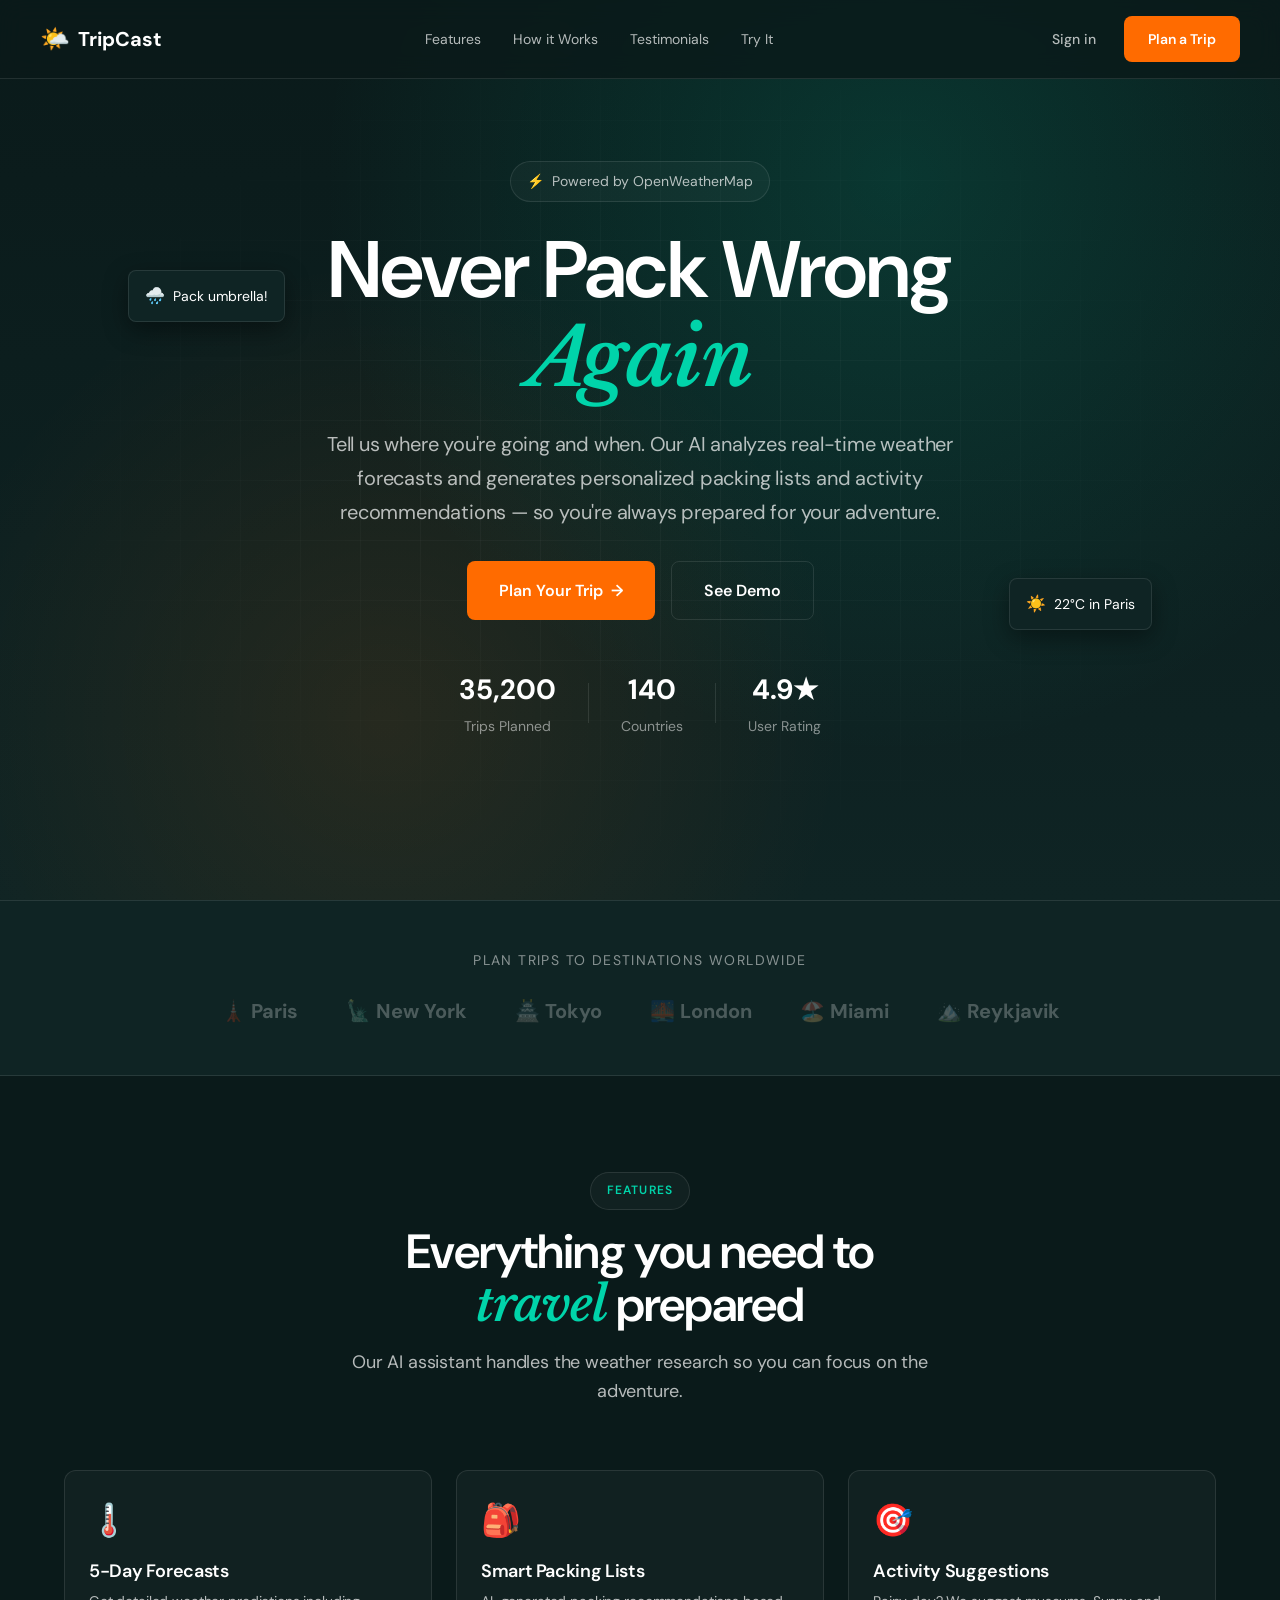
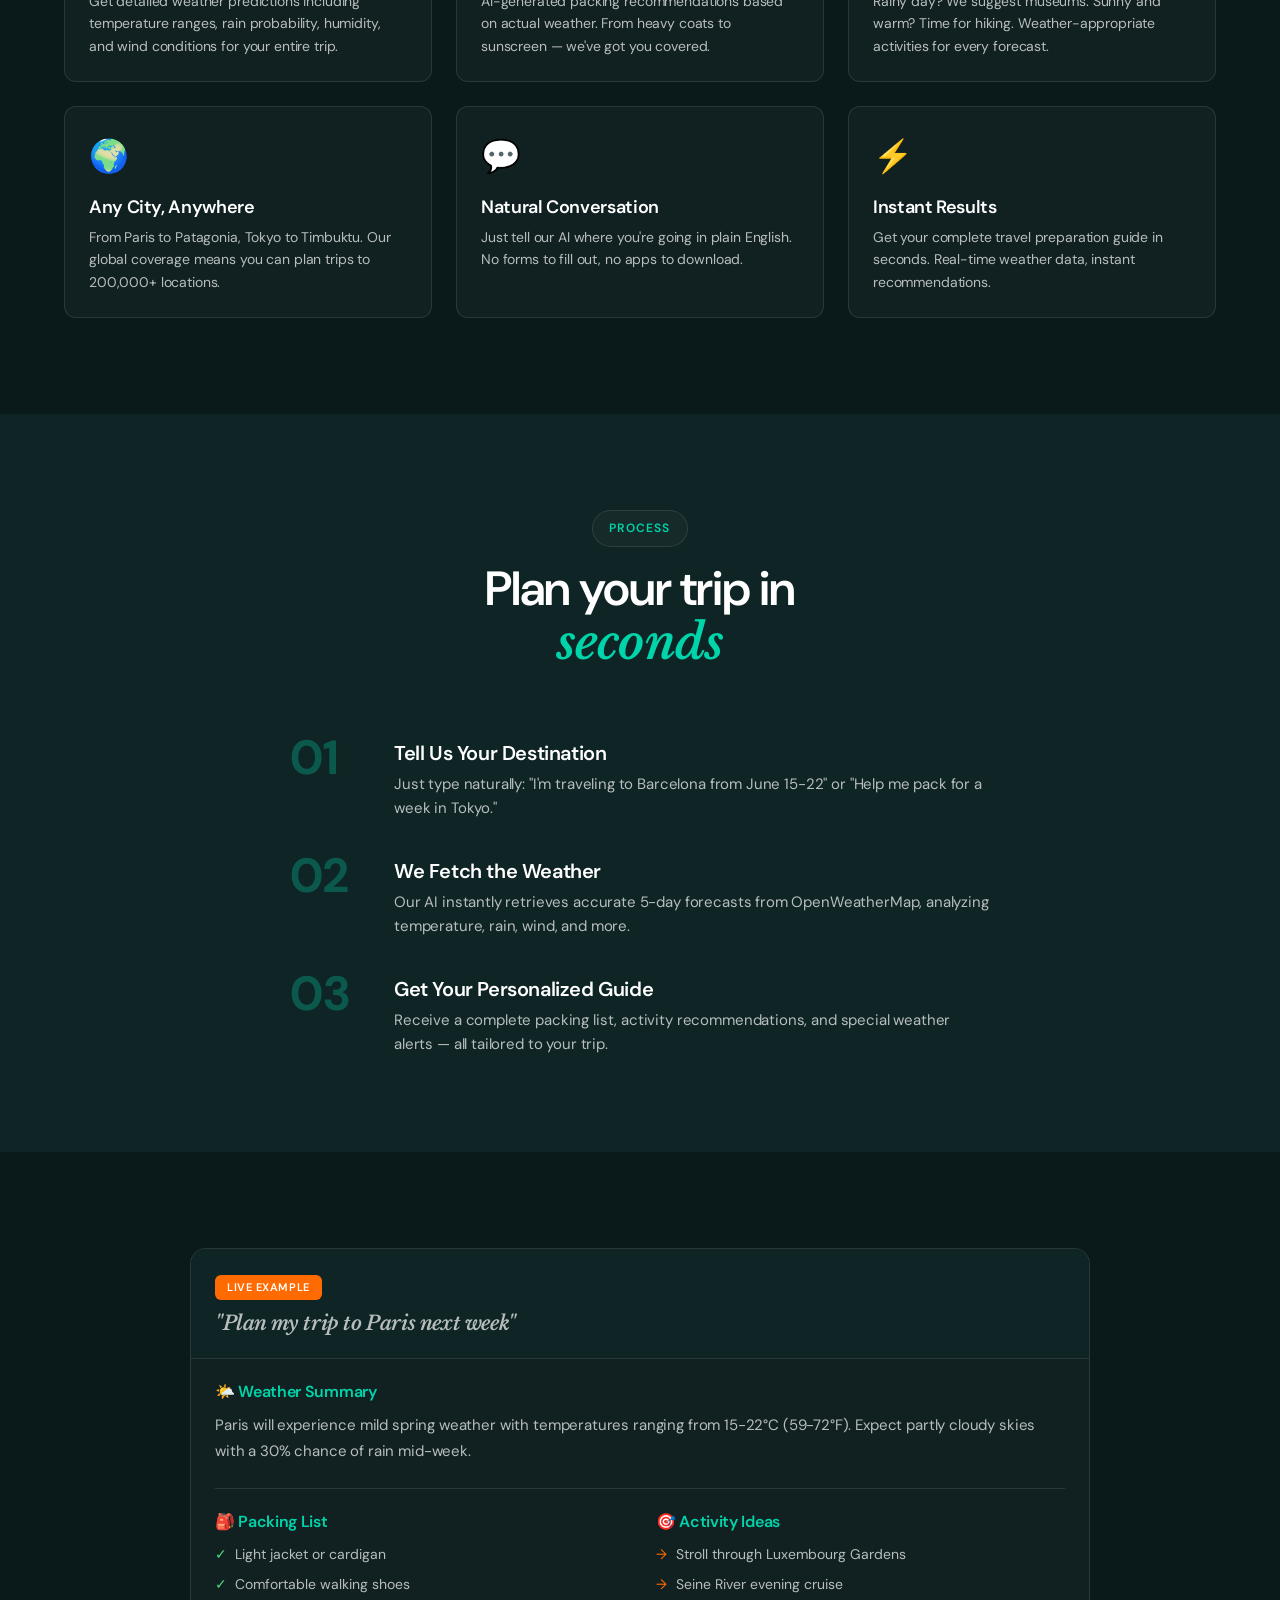
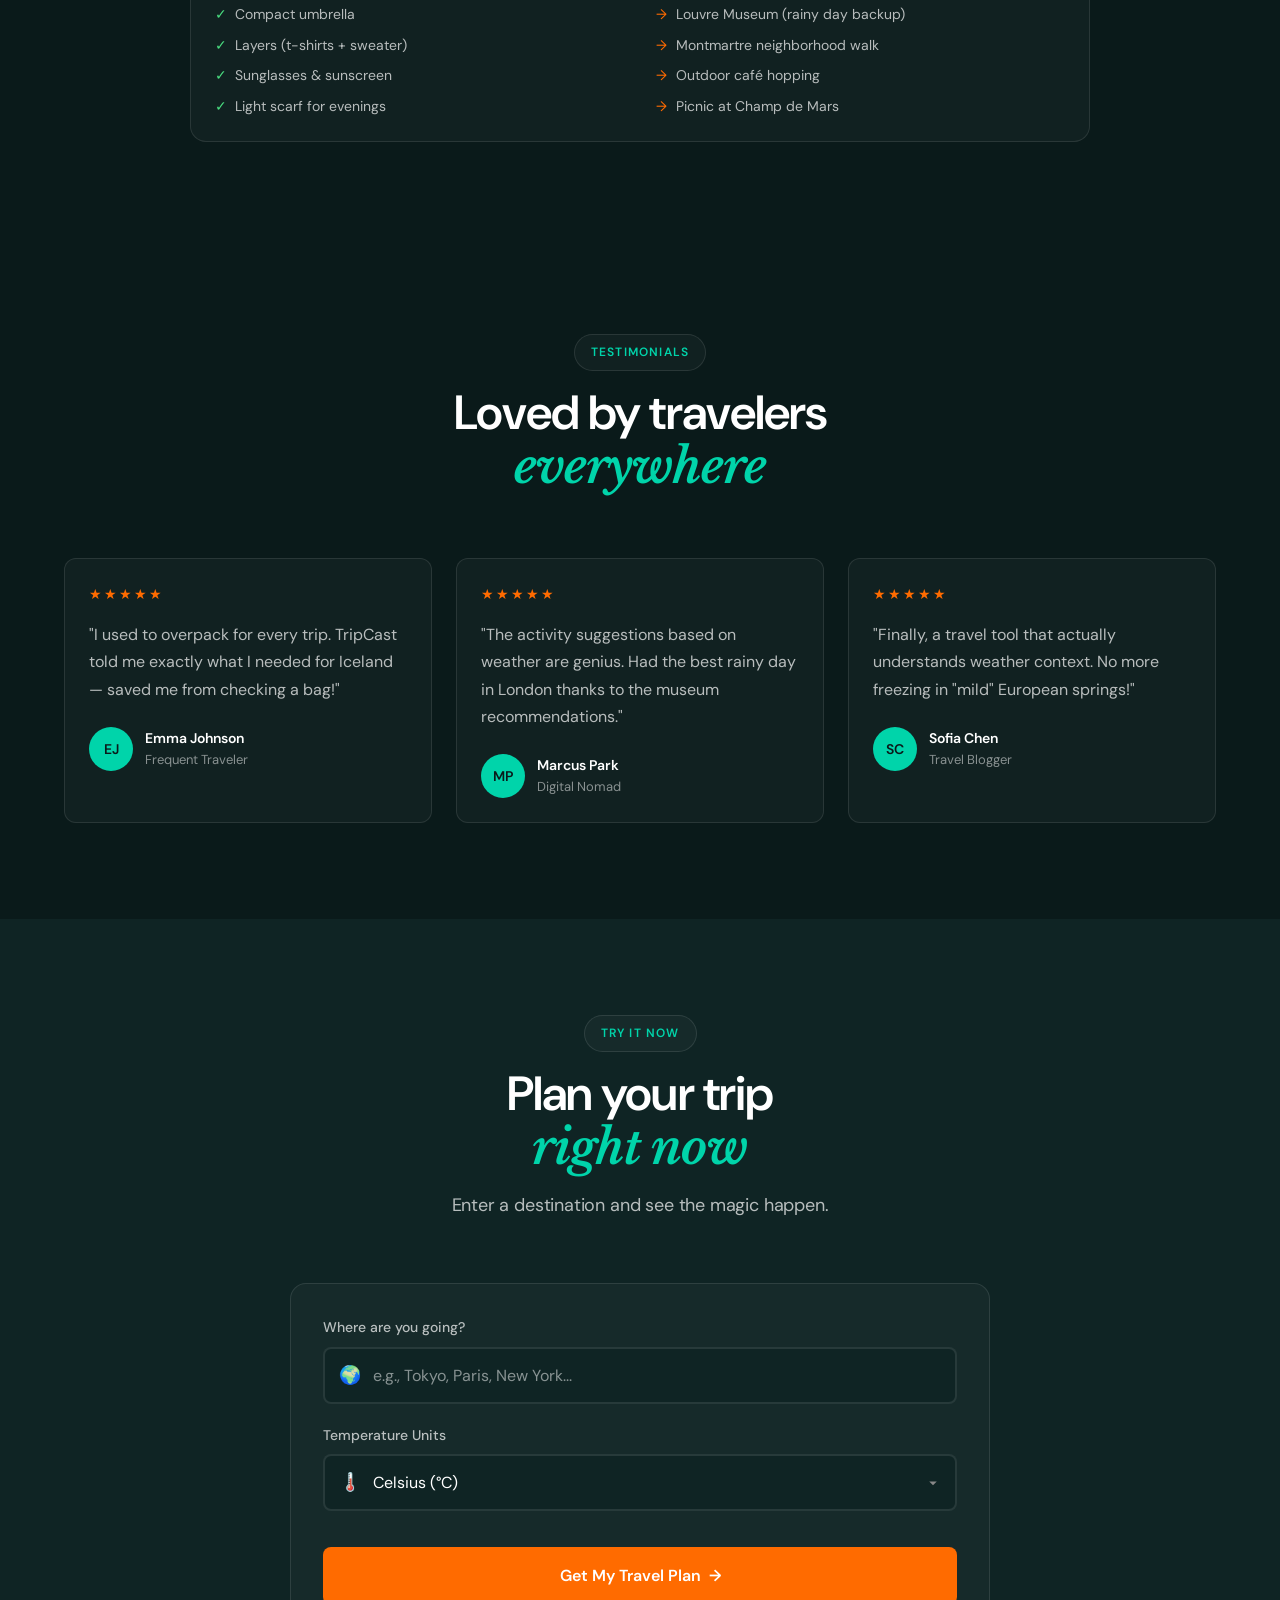
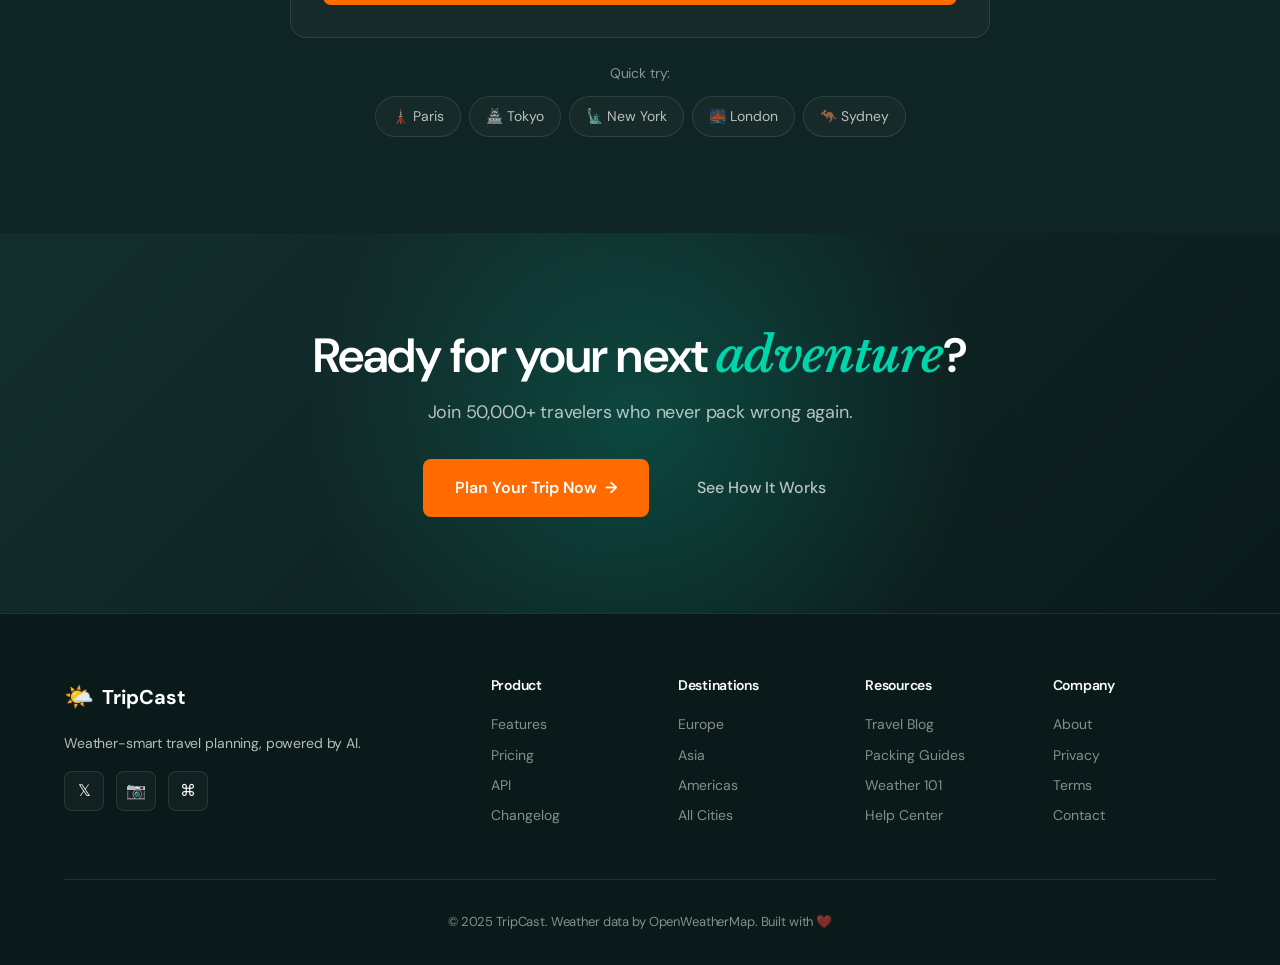
==== commit 9d6e4423: "add oai" ====
--- a/6501-Topic4ExploringTools/2HourProject/smart-travel-planner/index.html
+++ b/6501-Topic4ExploringTools/2HourProject/smart-travel-planner/index.html
@@ -399,7 +399,7 @@
             <span class="btn-text">Get My Travel Plan</span>
             <span class="btn-loading" hidden>
               <span class="spinner"></span>
-              Fetching weather...
+              Generating travel plan...
             </span>
             <span class="btn-arrow">→</span>
           </button>
--- a/6501-Topic4ExploringTools/2HourProject/smart-travel-planner/styles.css
+++ b/6501-Topic4ExploringTools/2HourProject/smart-travel-planner/styles.css
@@ -1226,6 +1226,37 @@
   color: var(--accent-secondary);
 }
 
+/* AI Summary & Badge */
+.ai-summary {
+  background: rgba(0, 212, 170, 0.08);
+  border: 1px solid rgba(0, 212, 170, 0.25);
+  border-radius: var(--radius-md);
+  padding: var(--space-4);
+  margin-top: var(--space-4);
+  font-size: 15px;
+  line-height: 1.6;
+  color: var(--text-secondary);
+}
+
+.ai-badge {
+  display: inline-block;
+  font-size: 11px;
+  font-weight: 700;
+  text-transform: uppercase;
+  letter-spacing: 0.05em;
+  padding: 2px 8px;
+  border-radius: var(--radius-sm);
+  background: rgba(0, 212, 170, 0.15);
+  color: var(--accent-primary, #00D4AA);
+  margin-right: var(--space-2);
+  vertical-align: middle;
+}
+
+.ai-badge.fallback {
+  background: rgba(255, 255, 255, 0.08);
+  color: var(--text-muted);
+}
+
 /* Error Container */
 .error-container {
   background: rgba(248, 113, 113, 0.1);
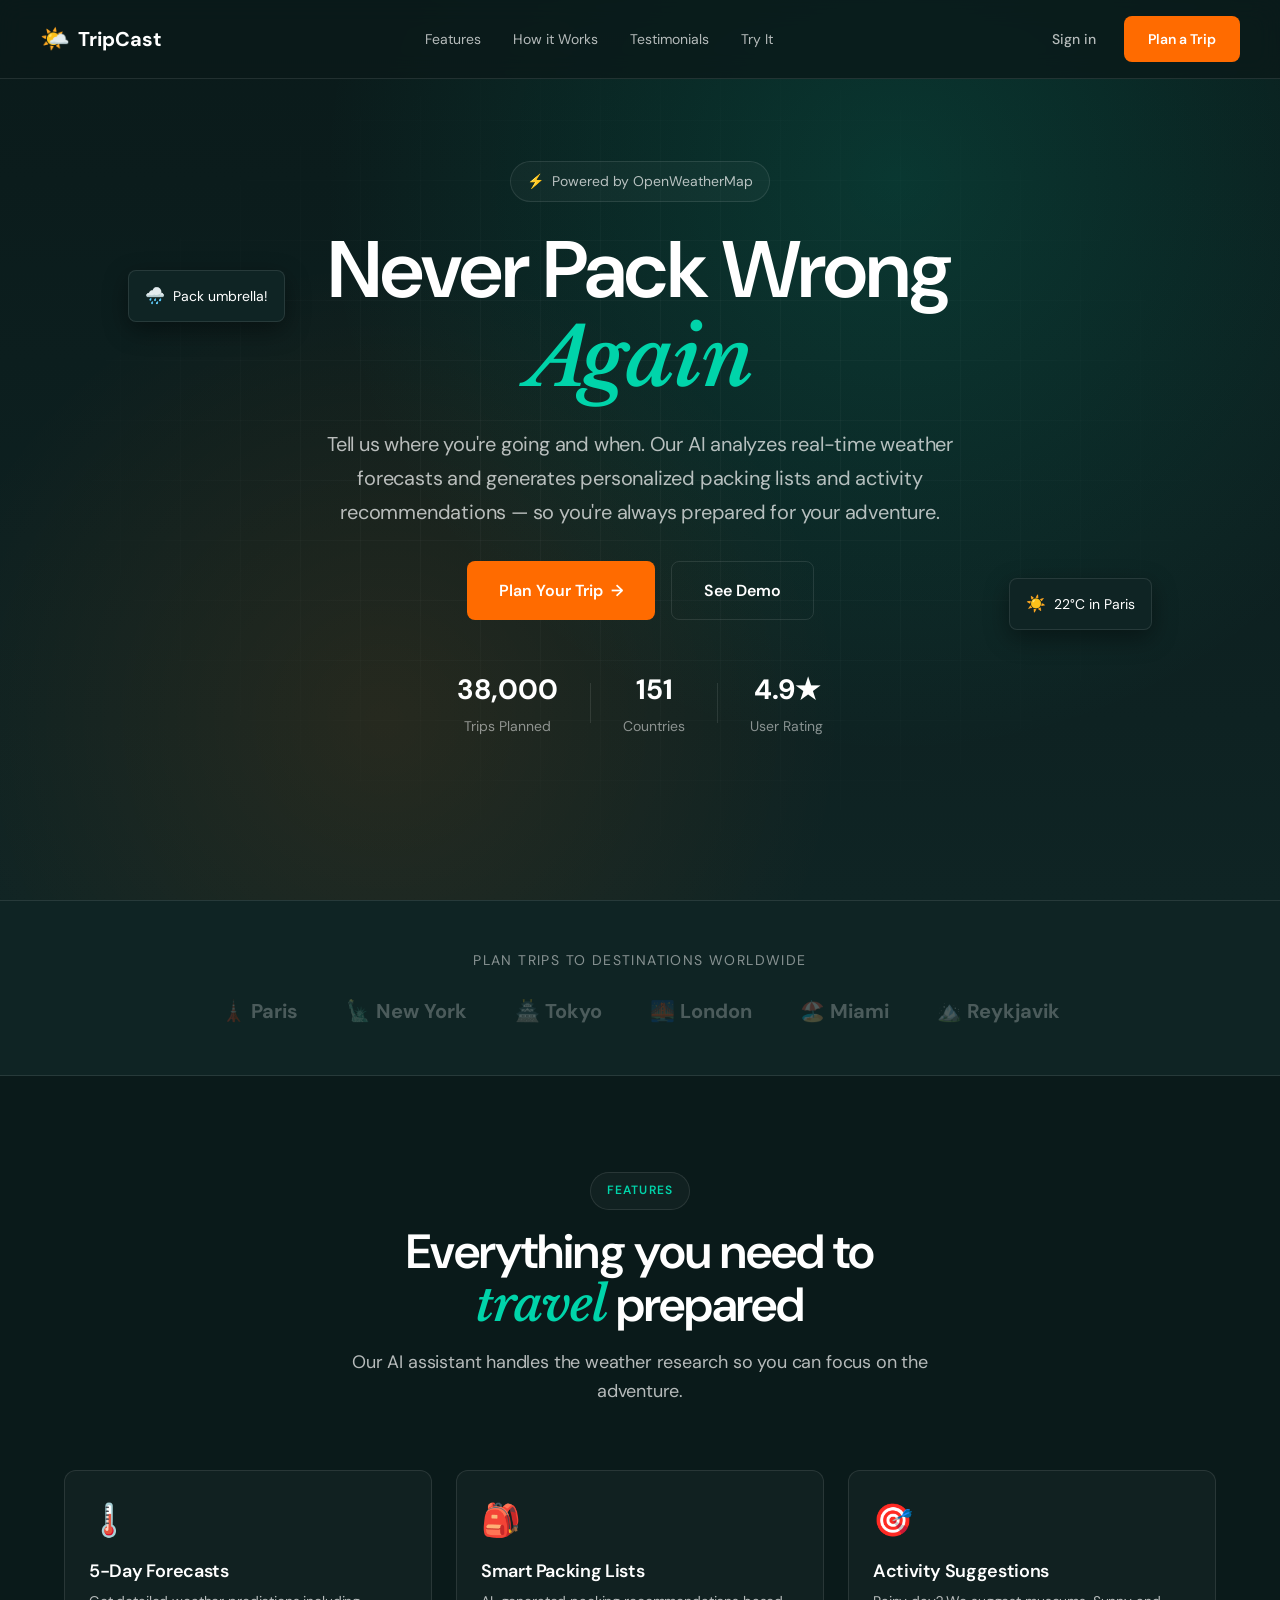
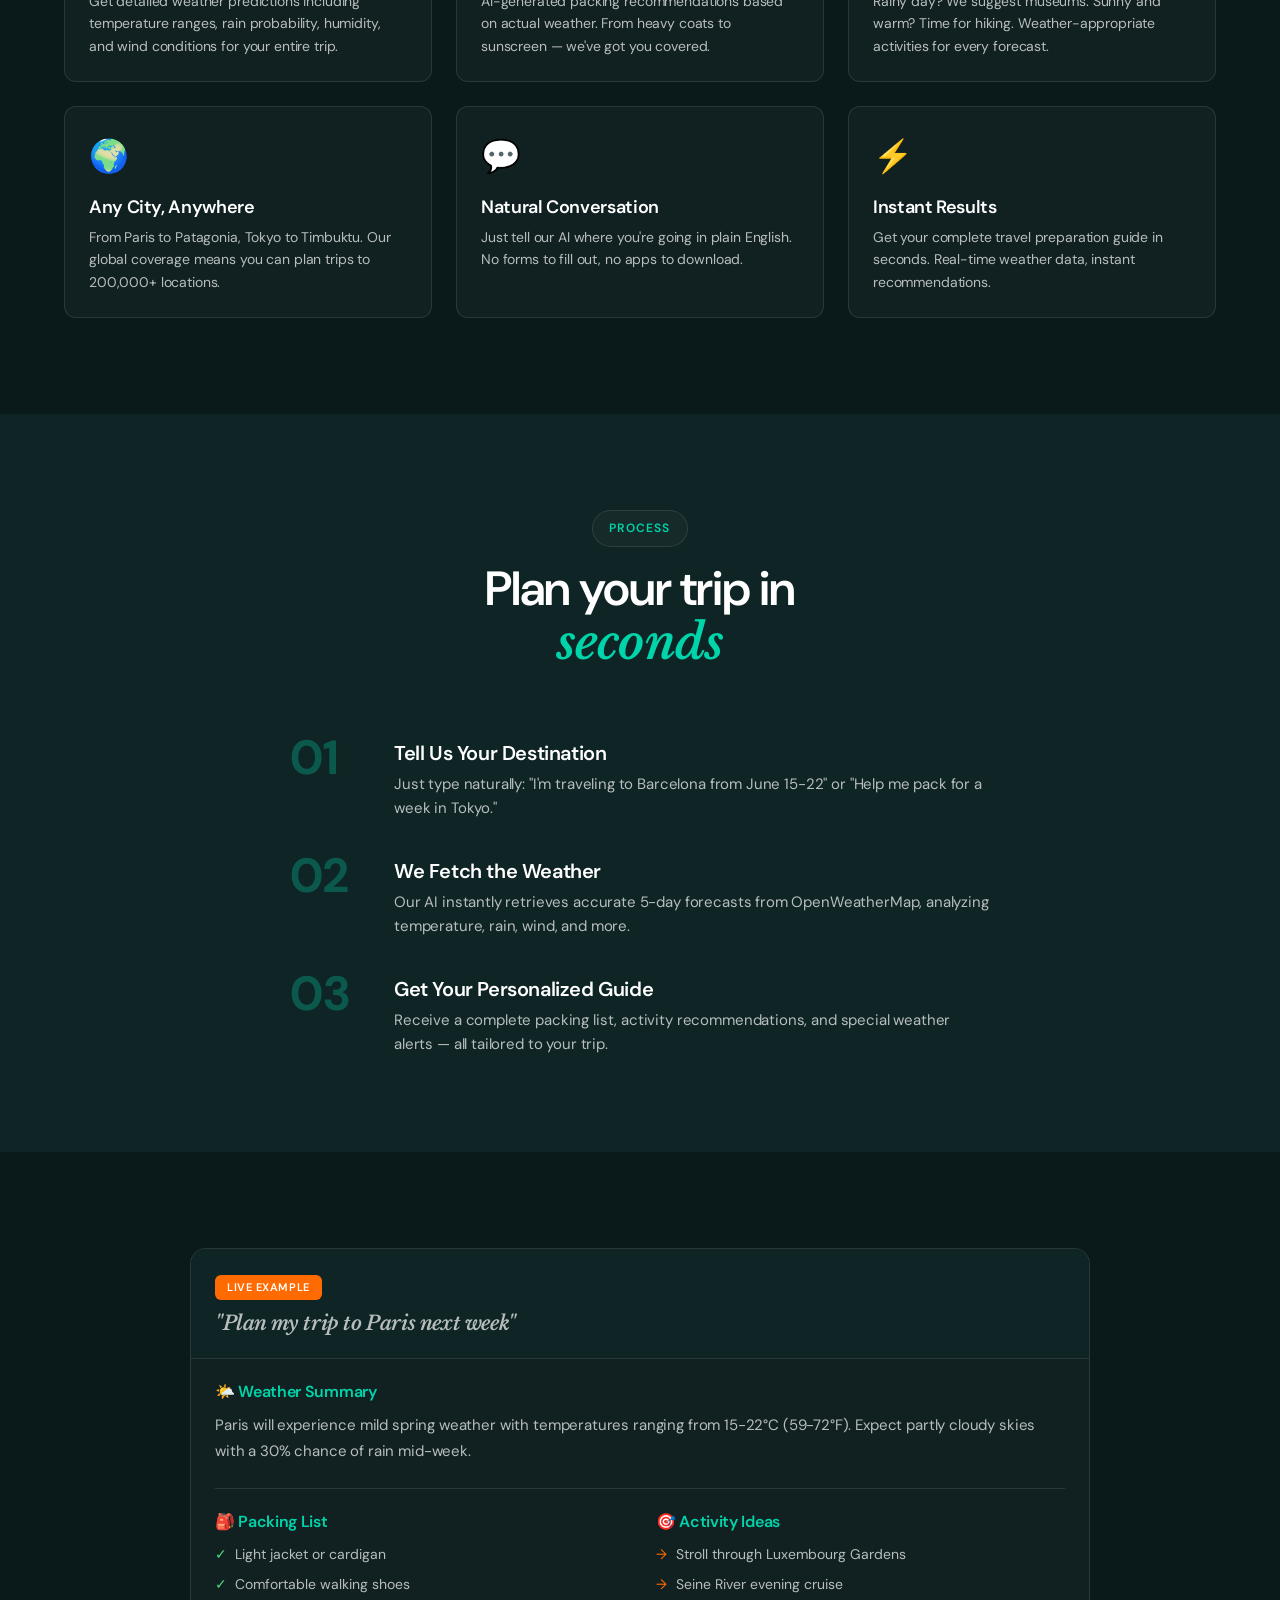
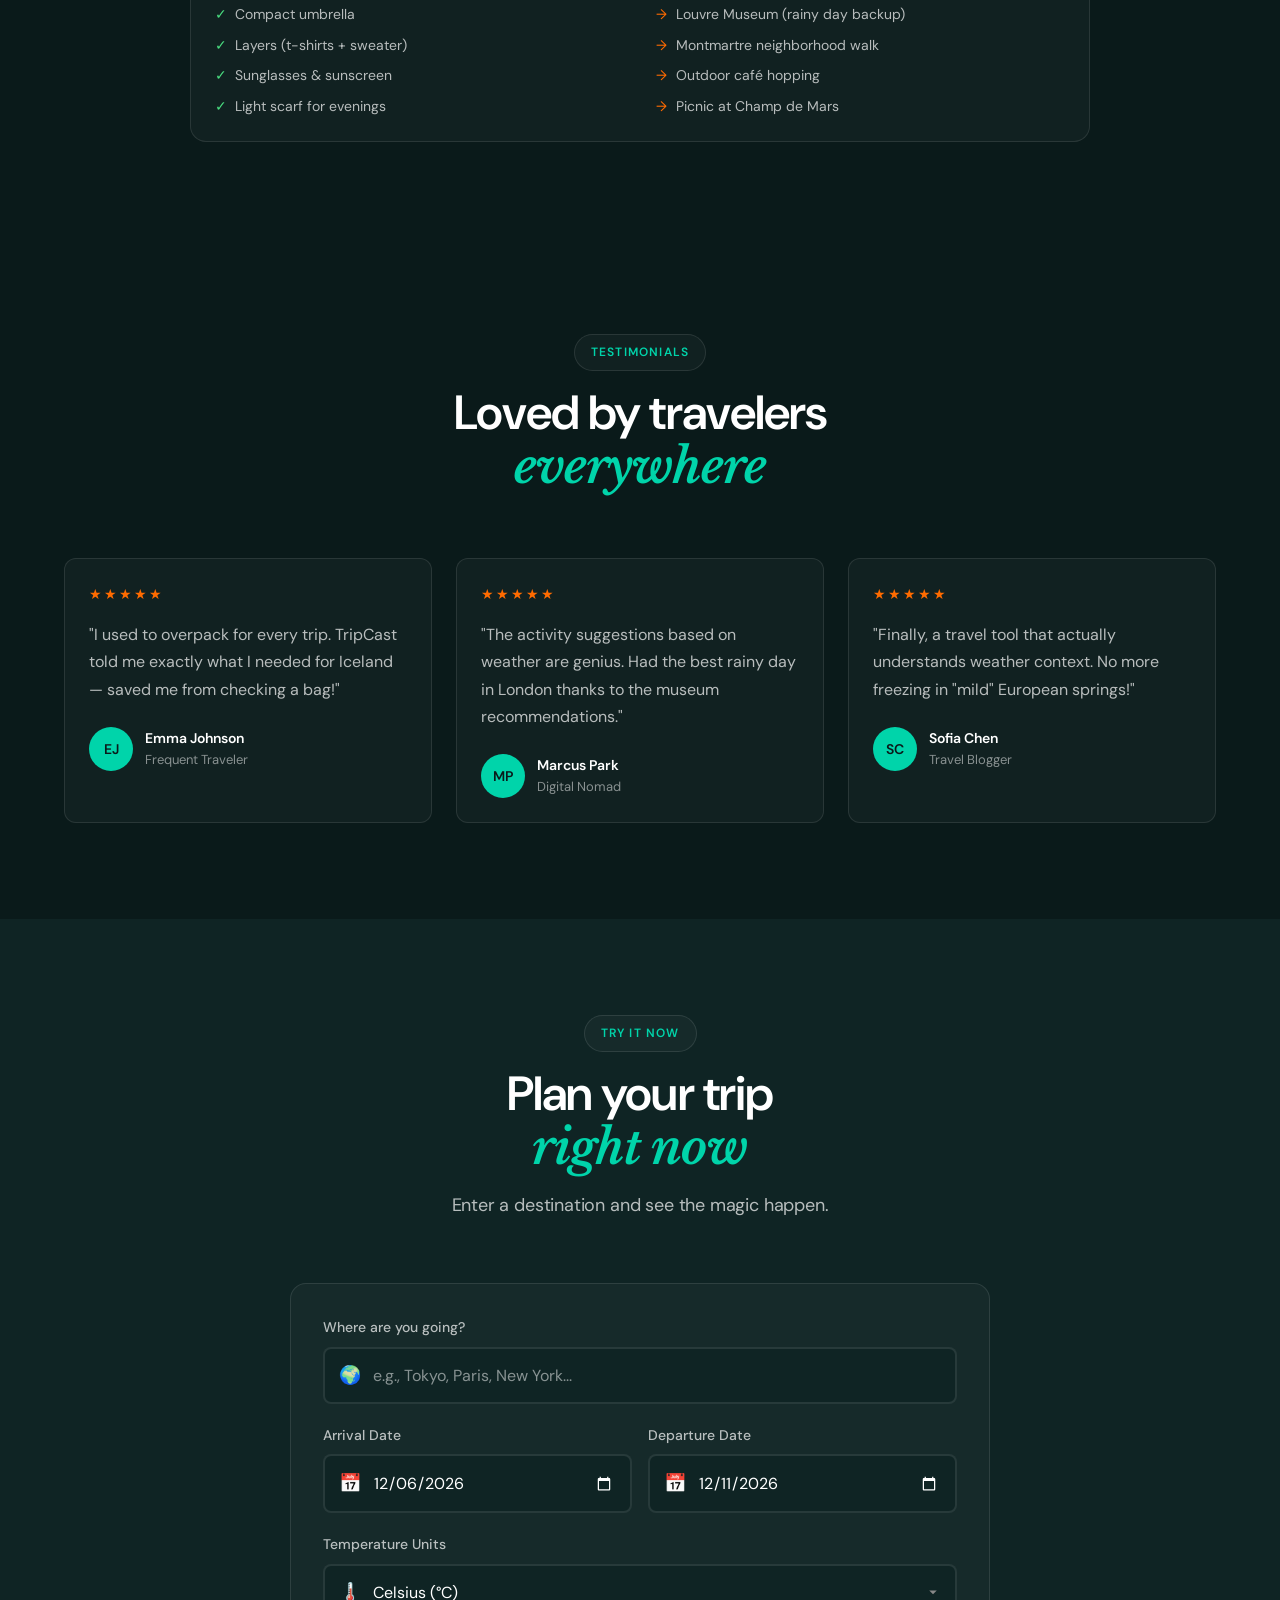
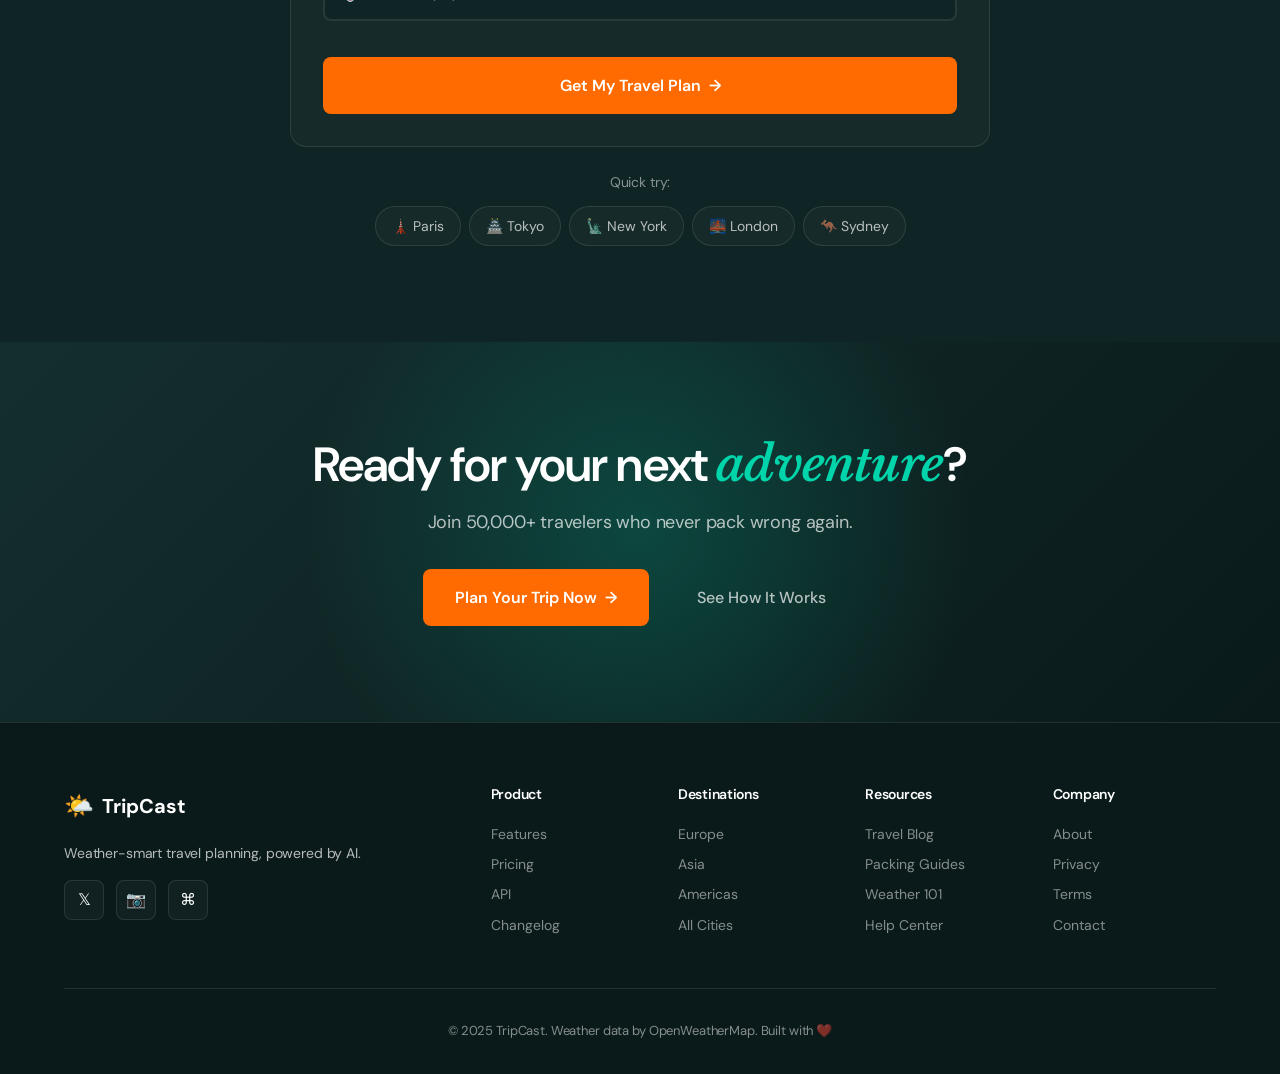
==== commit 352894a0: "changes" ====
--- a/6501-Topic4ExploringTools/2HourProject/smart-travel-planner/index.html
+++ b/6501-Topic4ExploringTools/2HourProject/smart-travel-planner/index.html
@@ -382,6 +382,23 @@
             </div>
           </div>
           
+          <div class="form-row form-row-2col">
+            <div class="form-group">
+              <label for="start-date">Arrival Date</label>
+              <div class="input-group">
+                <span class="input-icon">📅</span>
+                <input type="date" id="start-date" name="start_date">
+              </div>
+            </div>
+            <div class="form-group">
+              <label for="end-date">Departure Date</label>
+              <div class="input-group">
+                <span class="input-icon">📅</span>
+                <input type="date" id="end-date" name="end_date">
+              </div>
+            </div>
+          </div>
+
           <div class="form-row">
             <div class="form-group">
               <label for="units">Temperature Units</label>
@@ -399,7 +416,7 @@
             <span class="btn-text">Get My Travel Plan</span>
             <span class="btn-loading" hidden>
               <span class="spinner"></span>
-              Generating travel plan...
+              AI is planning your trip...
             </span>
             <span class="btn-arrow">→</span>
           </button>
@@ -533,6 +550,7 @@
     </div>
   </footer>
   
+  <script src="ui-effects.js"></script>
   <script src="script.js"></script>
 </body>
 </html>
--- a/6501-Topic4ExploringTools/2HourProject/smart-travel-planner/styles.css
+++ b/6501-Topic4ExploringTools/2HourProject/smart-travel-planner/styles.css
@@ -1047,6 +1047,21 @@
   gap: var(--space-4);
 }
 
+.form-row-2col {
+  grid-template-columns: 1fr 1fr;
+}
+
+@media (max-width: 480px) {
+  .form-row-2col {
+    grid-template-columns: 1fr;
+  }
+}
+
+/* Date inputs — fix native picker styling on dark backgrounds */
+.trip-form input[type="date"] {
+  color-scheme: dark;
+}
+
 .input-group {
   position: relative;
   display: flex;
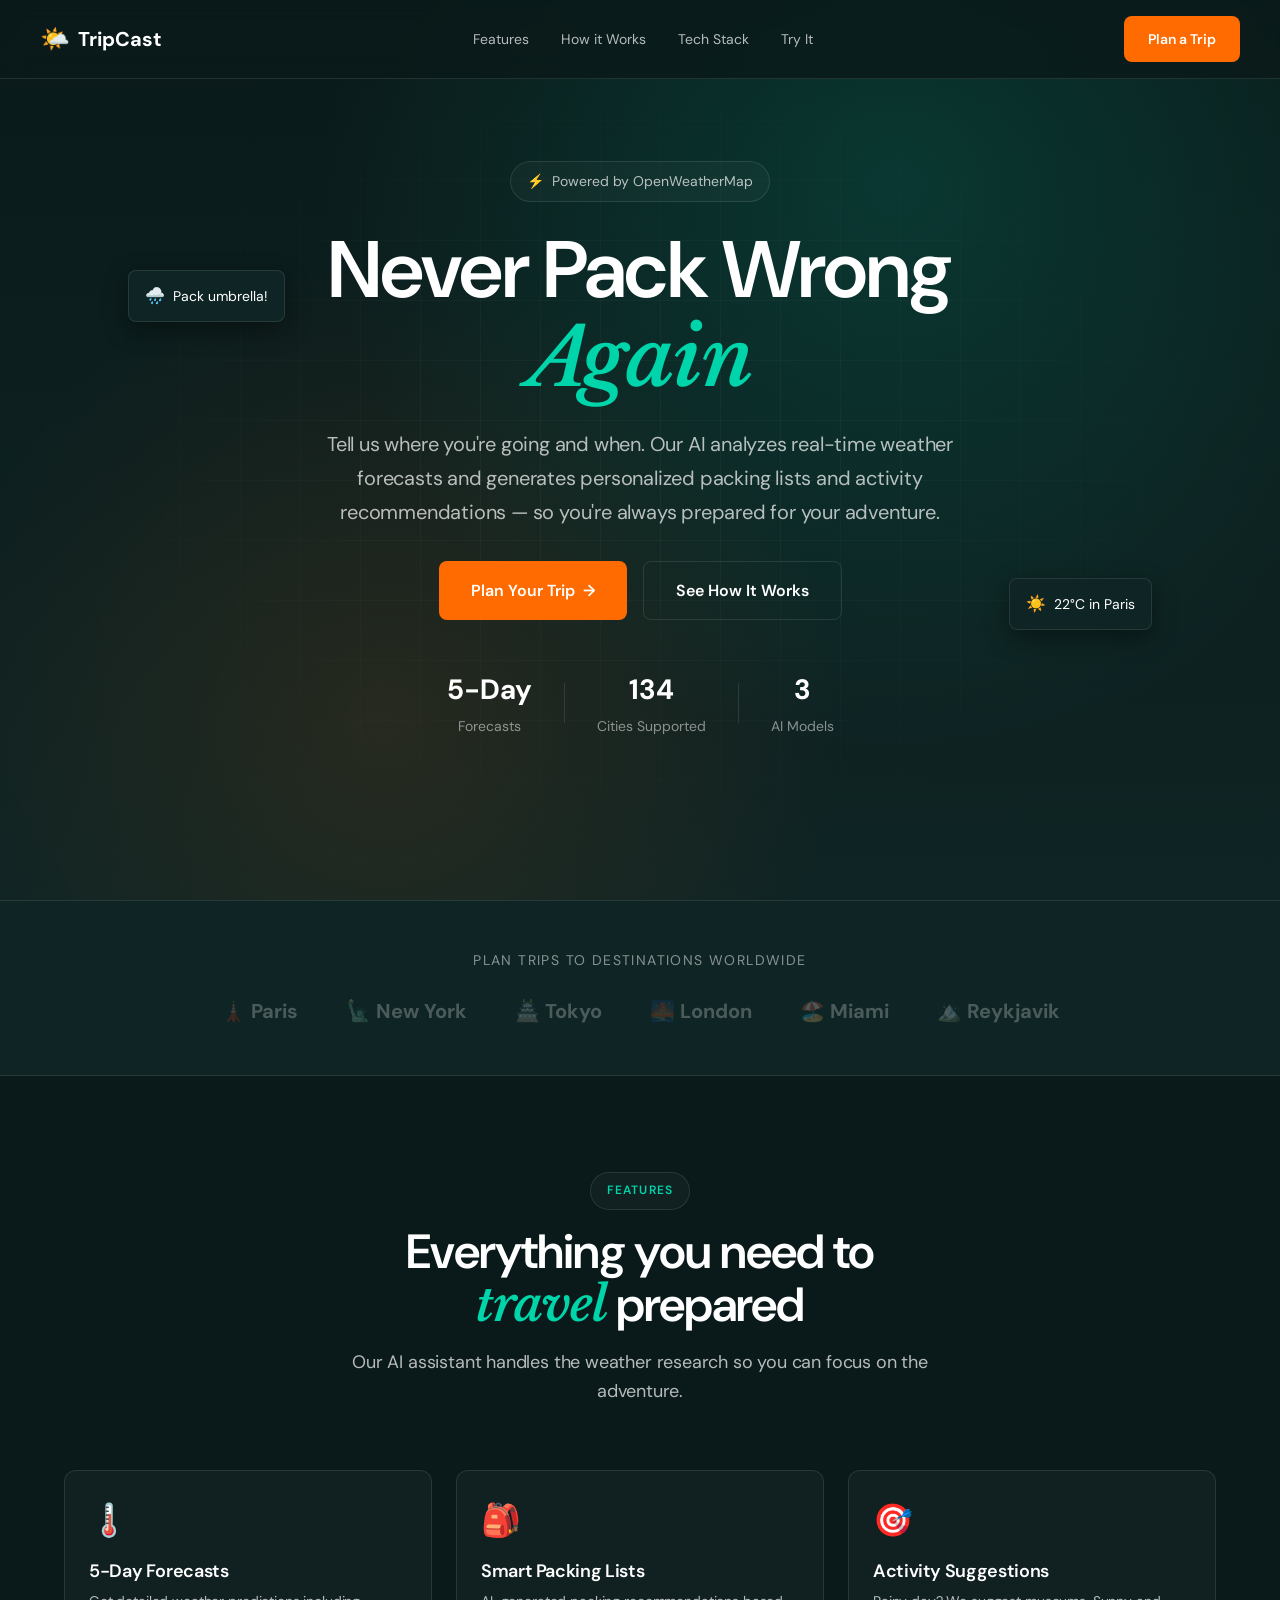
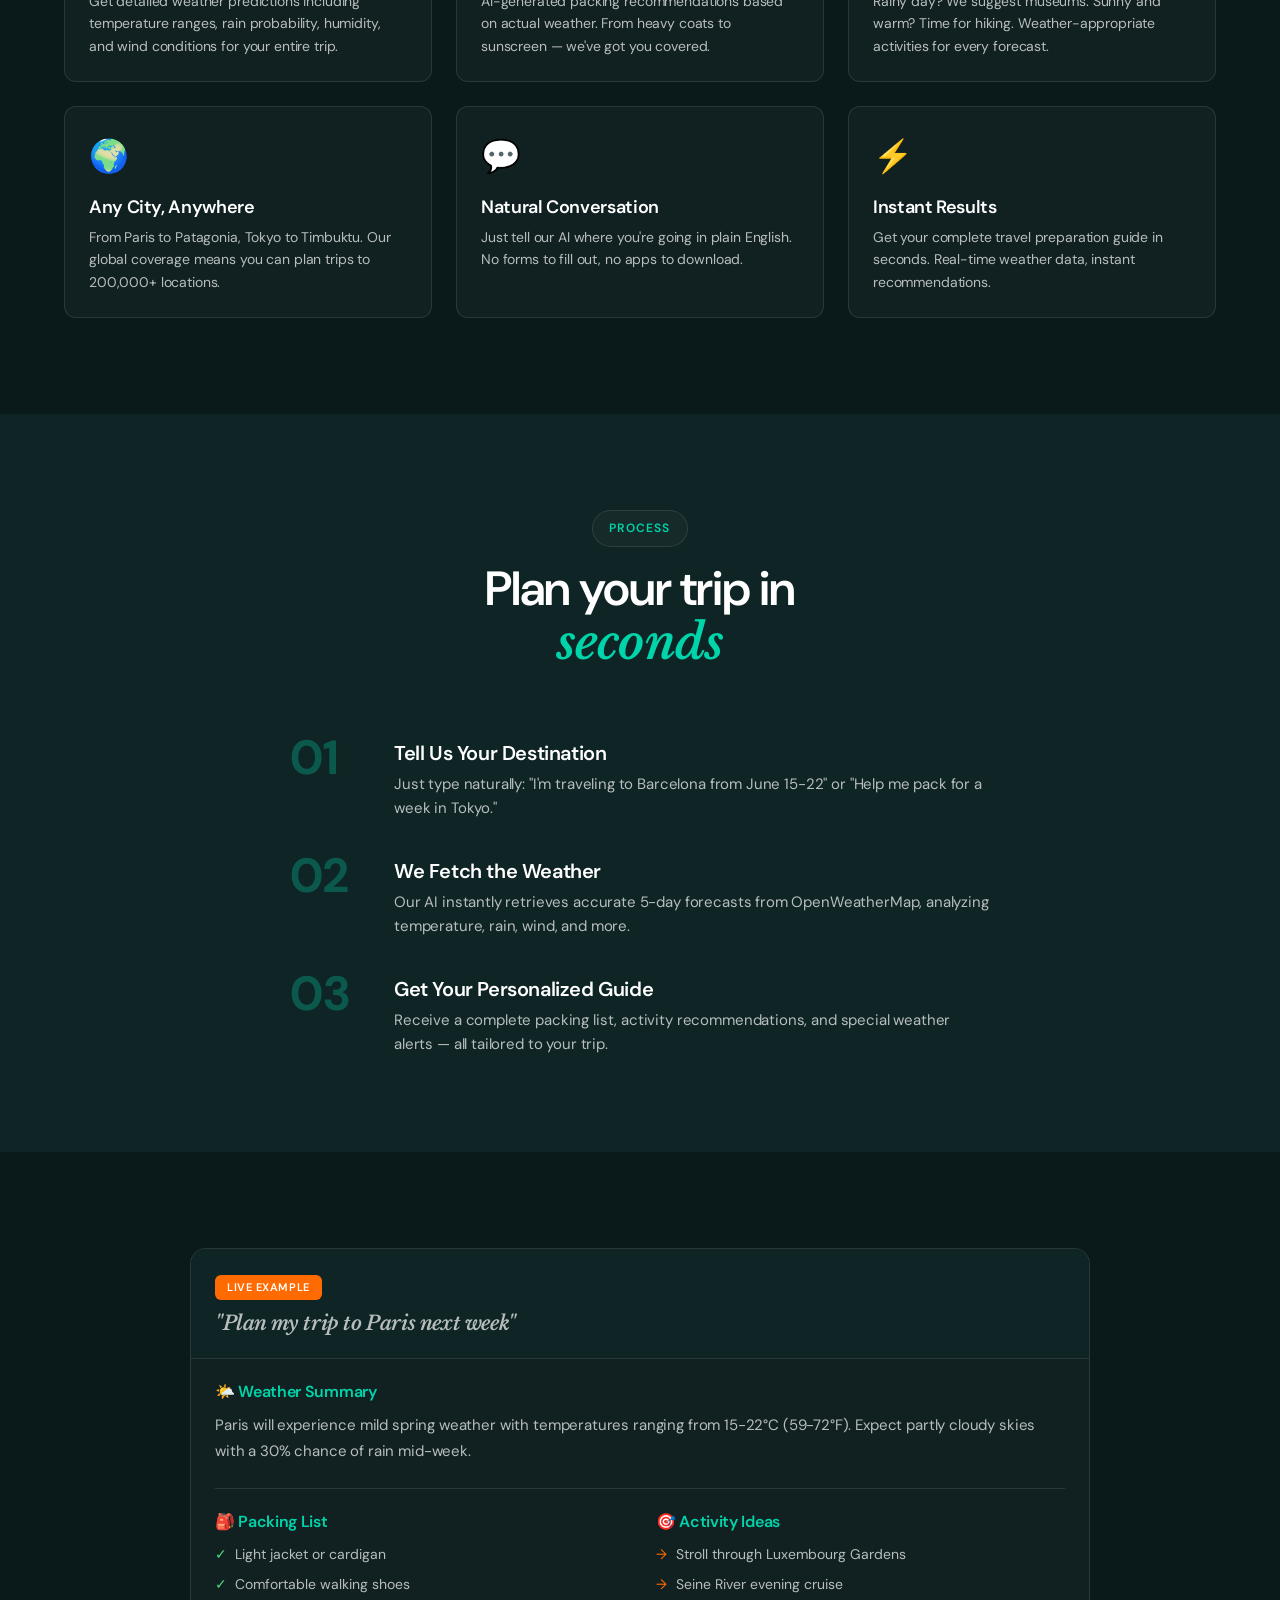
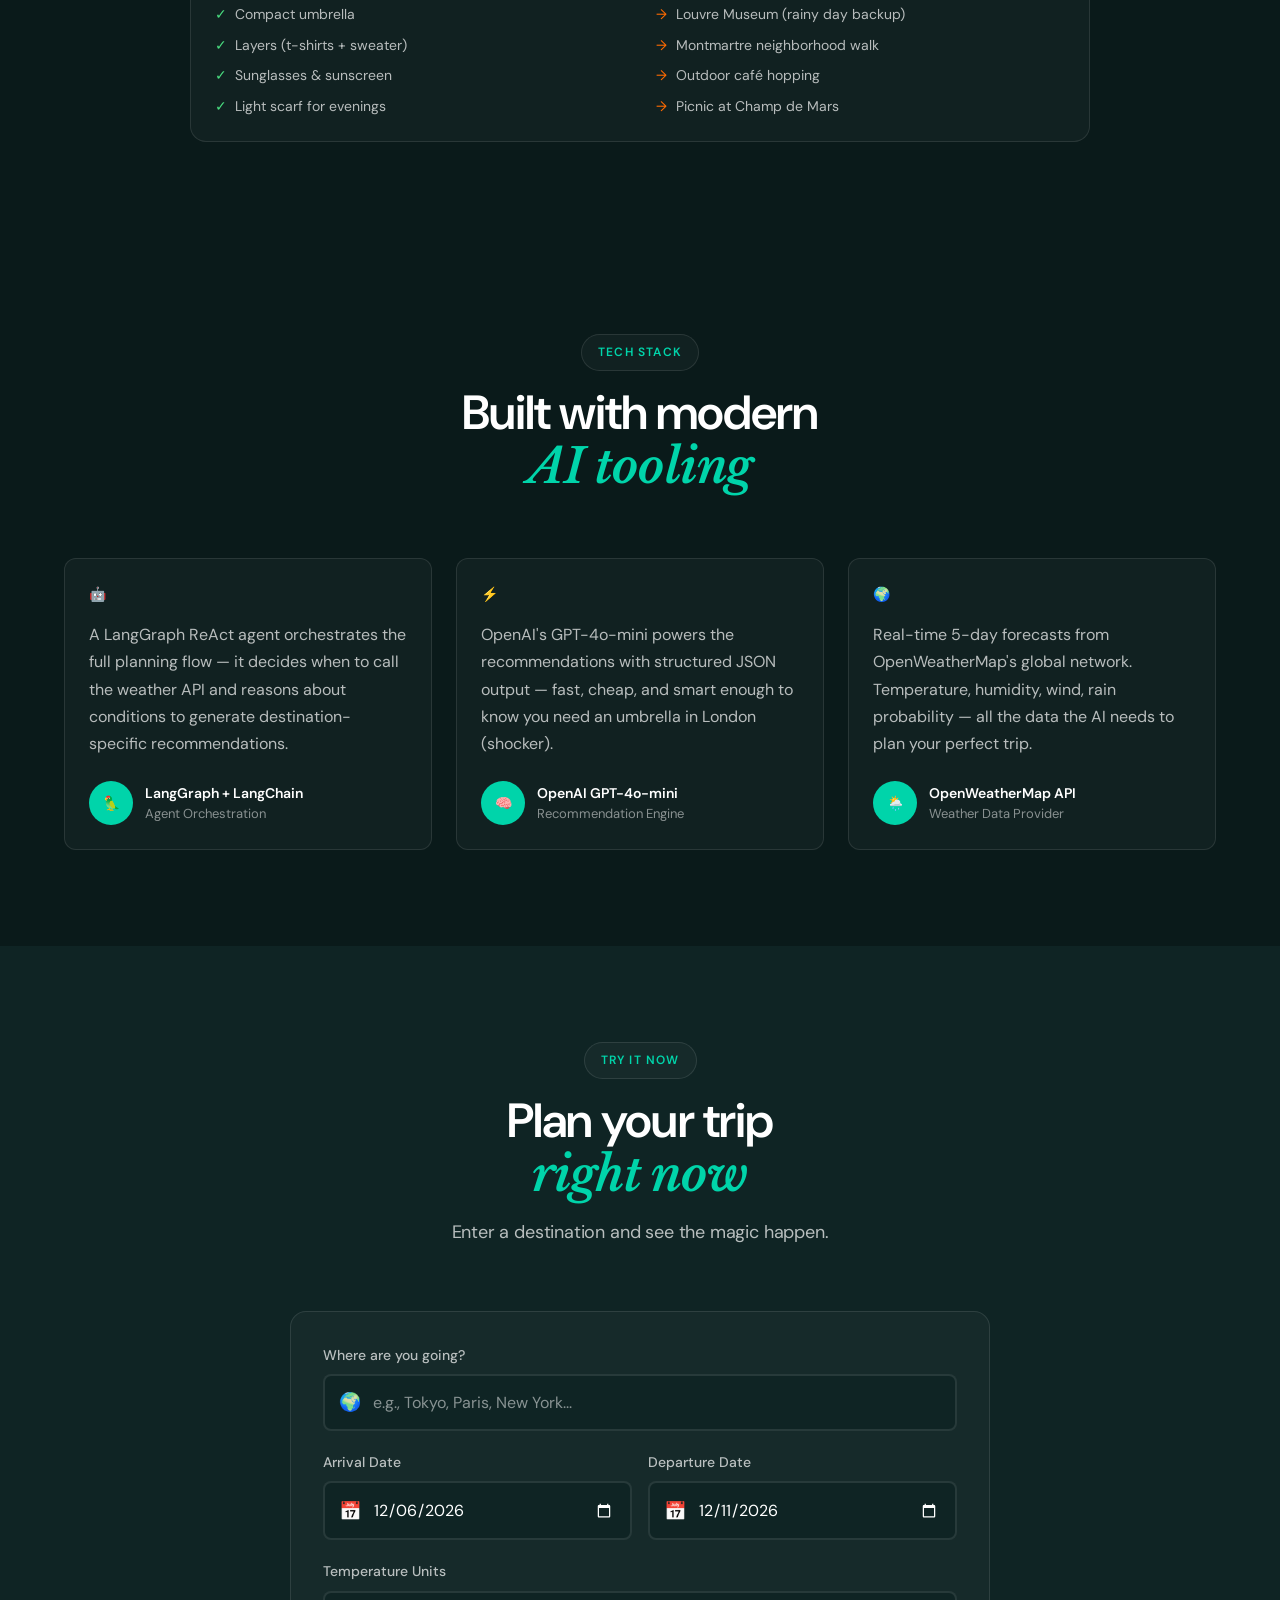
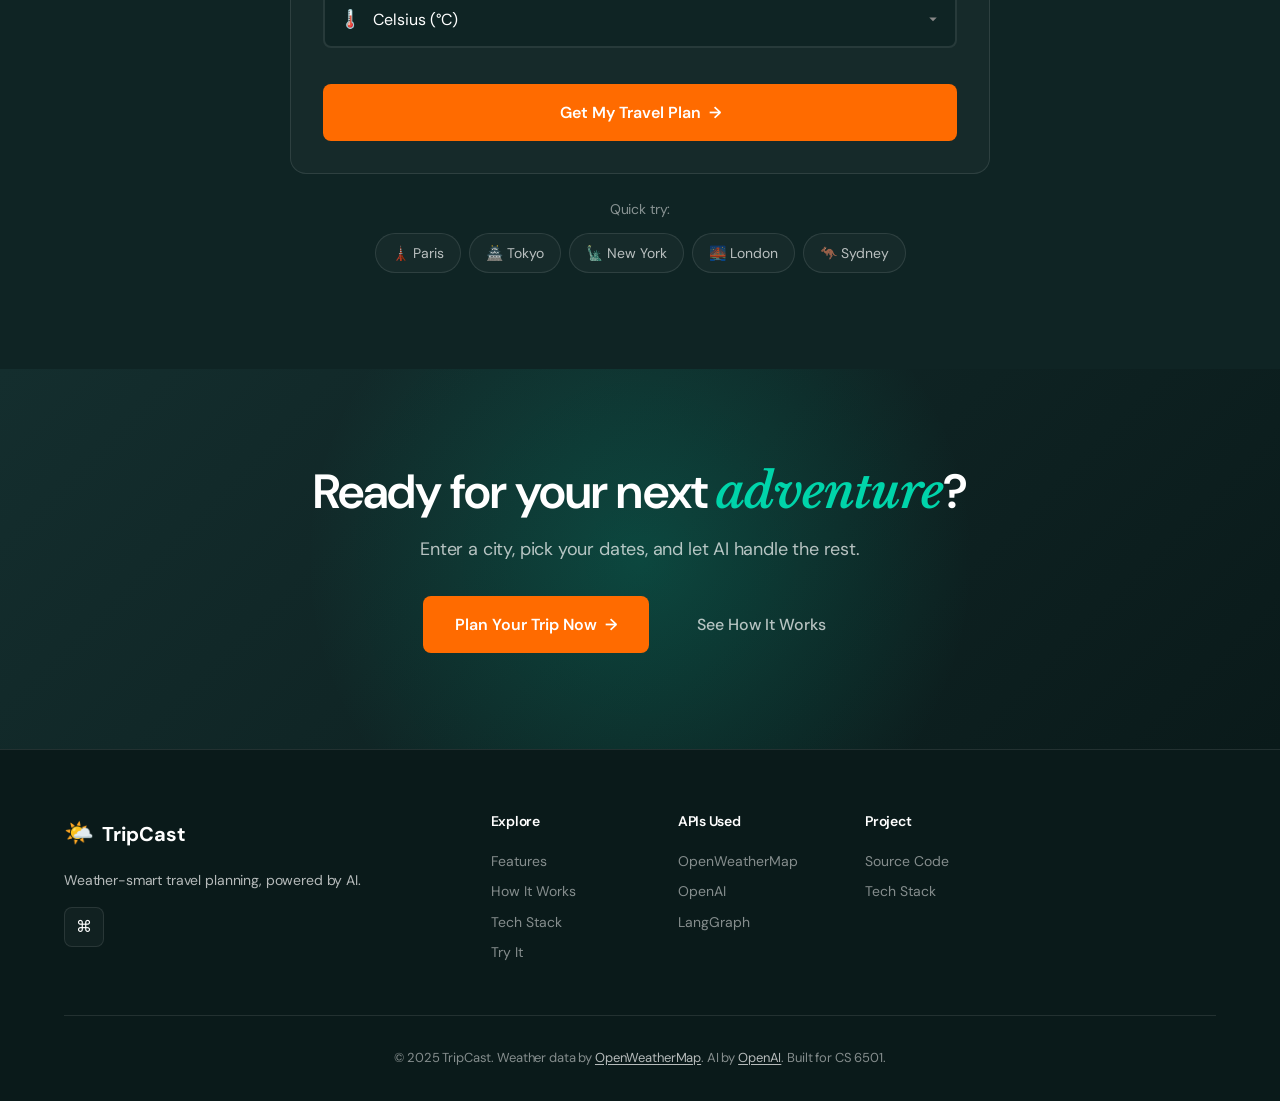
==== commit c716914f: "fix reviews" ====
--- a/6501-Topic4ExploringTools/2HourProject/smart-travel-planner/index.html
+++ b/6501-Topic4ExploringTools/2HourProject/smart-travel-planner/index.html
@@ -26,13 +26,12 @@
       <nav class="nav-desktop">
         <a href="#features">Features</a>
         <a href="#how-it-works">How it Works</a>
-        <a href="#testimonials">Testimonials</a>
+        <a href="#tech-stack">Tech Stack</a>
         <a href="#try-it">Try It</a>
       </nav>
       
       <div class="header-actions">
-        <a href="#" class="btn-ghost">Sign in</a>
-        <a href="#" class="btn-primary">Plan a Trip</a>
+        <a href="#try-it" class="btn-primary">Plan a Trip</a>
       </div>
       
       <button class="mobile-menu-btn" aria-label="Toggle menu">
@@ -47,11 +46,10 @@
   <nav class="mobile-nav">
     <a href="#features">Features</a>
     <a href="#how-it-works">How it Works</a>
-    <a href="#testimonials">Testimonials</a>
+    <a href="#tech-stack">Tech Stack</a>
     <a href="#try-it">Try It</a>
     <div class="mobile-nav-actions">
-      <a href="#" class="btn-ghost">Sign in</a>
-      <a href="#" class="btn-primary">Plan a Trip</a>
+      <a href="#try-it" class="btn-primary">Plan a Trip</a>
     </div>
   </nav>
   
@@ -76,29 +74,29 @@
       </p>
       
       <div class="hero-cta fade-in">
-        <a href="#" class="btn-primary btn-lg">
+        <a href="#try-it" class="btn-primary btn-lg">
           Plan Your Trip
           <span class="btn-arrow">→</span>
         </a>
-        <a href="#" class="btn-outline btn-lg">
-          See Demo
+        <a href="#how-it-works" class="btn-outline btn-lg">
+          See How It Works
         </a>
       </div>
       
       <div class="hero-stats fade-in">
         <div class="stat">
-          <span class="stat-value">50,000+</span>
-          <span class="stat-label">Trips Planned</span>
+          <span class="stat-value">5-Day</span>
+          <span class="stat-label">Forecasts</span>
         </div>
         <div class="stat-divider"></div>
         <div class="stat">
-          <span class="stat-value">200+</span>
-          <span class="stat-label">Countries</span>
+          <span class="stat-value">200K+</span>
+          <span class="stat-label">Cities Supported</span>
         </div>
         <div class="stat-divider"></div>
         <div class="stat">
-          <span class="stat-value">4.9★</span>
-          <span class="stat-label">User Rating</span>
+          <span class="stat-value">3</span>
+          <span class="stat-label">AI Models</span>
         </div>
       </div>
     </div>
@@ -291,59 +289,62 @@
     </div>
   </section>
   
-  <!-- Testimonials Section -->
-  <section id="testimonials" class="section testimonials">
+  <!-- Tech Stack Section -->
+  <section id="tech-stack" class="section testimonials">
     <div class="container">
       <div class="section-header">
-        <span class="section-badge">Testimonials</span>
+        <span class="section-badge">Tech Stack</span>
         <h2 class="section-title fade-in">
-          Loved by travelers<br>
-          <span class="accent-word">everywhere</span>
+          Built with modern<br>
+          <span class="accent-word">AI tooling</span>
         </h2>
       </div>
       
       <div class="testimonial-grid stagger-children">
         <div class="testimonial-card">
-          <div class="testimonial-rating">★★★★★</div>
+          <div class="testimonial-rating">🤖</div>
           <blockquote class="testimonial-quote">
-            "I used to overpack for every trip. TripCast told me exactly what 
-            I needed for Iceland — saved me from checking a bag!"
+            A LangGraph ReAct agent orchestrates the full planning flow — it decides
+            when to call the weather API and reasons about conditions to generate
+            destination-specific recommendations.
           </blockquote>
           <div class="testimonial-author">
-            <div class="testimonial-avatar">EJ</div>
+            <div class="testimonial-avatar">🦜</div>
             <div class="testimonial-info">
-              <span class="testimonial-name">Emma Johnson</span>
-              <span class="testimonial-role">Frequent Traveler</span>
+              <span class="testimonial-name">LangGraph + LangChain</span>
+              <span class="testimonial-role">Agent Orchestration</span>
             </div>
           </div>
         </div>
         
         <div class="testimonial-card">
-          <div class="testimonial-rating">★★★★★</div>
+          <div class="testimonial-rating">⚡</div>
           <blockquote class="testimonial-quote">
-            "The activity suggestions based on weather are genius. Had the 
-            best rainy day in London thanks to the museum recommendations."
+            OpenAI's GPT-4o-mini powers the recommendations with structured
+            JSON output — fast, cheap, and smart enough to know you need an
+            umbrella in London (shocker).
           </blockquote>
           <div class="testimonial-author">
-            <div class="testimonial-avatar">MP</div>
+            <div class="testimonial-avatar">🧠</div>
             <div class="testimonial-info">
-              <span class="testimonial-name">Marcus Park</span>
-              <span class="testimonial-role">Digital Nomad</span>
+              <span class="testimonial-name">OpenAI GPT-4o-mini</span>
+              <span class="testimonial-role">Recommendation Engine</span>
             </div>
           </div>
         </div>
         
         <div class="testimonial-card">
-          <div class="testimonial-rating">★★★★★</div>
+          <div class="testimonial-rating">🌍</div>
           <blockquote class="testimonial-quote">
-            "Finally, a travel tool that actually understands weather context. 
-            No more freezing in "mild" European springs!"
+            Real-time 5-day forecasts from OpenWeatherMap's global network.
+            Temperature, humidity, wind, rain probability — all the data
+            the AI needs to plan your perfect trip.
           </blockquote>
           <div class="testimonial-author">
-            <div class="testimonial-avatar">SC</div>
+            <div class="testimonial-avatar">🌦️</div>
             <div class="testimonial-info">
-              <span class="testimonial-name">Sofia Chen</span>
-              <span class="testimonial-role">Travel Blogger</span>
+              <span class="testimonial-name">OpenWeatherMap API</span>
+              <span class="testimonial-role">Weather Data Provider</span>
             </div>
           </div>
         </div>
@@ -480,14 +481,14 @@
           Ready for your next <span class="accent-word">adventure</span>?
         </h2>
         <p class="cta-subtitle">
-          Join 50,000+ travelers who never pack wrong again.
+          Enter a city, pick your dates, and let AI handle the rest.
         </p>
         <div class="cta-actions">
-          <a href="#" class="btn-primary btn-lg">
+          <a href="#try-it" class="btn-primary btn-lg">
             Plan Your Trip Now
             <span class="btn-arrow">→</span>
           </a>
-          <a href="#" class="btn-ghost btn-lg">See How It Works</a>
+          <a href="#how-it-works" class="btn-ghost btn-lg">See How It Works</a>
         </div>
       </div>
     </div>
@@ -506,46 +507,34 @@
             Weather-smart travel planning, powered by AI.
           </p>
           <div class="social-links">
-            <a href="#" aria-label="Twitter">𝕏</a>
-            <a href="#" aria-label="Instagram">📷</a>
-            <a href="#" aria-label="GitHub">⌘</a>
+            <a href="https://github.com" target="_blank" rel="noopener" aria-label="GitHub">⌘</a>
           </div>
         </div>
         
         <div class="footer-links">
           <div class="footer-column">
-            <h4>Product</h4>
-            <a href="#">Features</a>
-            <a href="#">Pricing</a>
-            <a href="#">API</a>
-            <a href="#">Changelog</a>
+            <h4>Explore</h4>
+            <a href="#features">Features</a>
+            <a href="#how-it-works">How It Works</a>
+            <a href="#tech-stack">Tech Stack</a>
+            <a href="#try-it">Try It</a>
           </div>
           <div class="footer-column">
-            <h4>Destinations</h4>
-            <a href="#">Europe</a>
-            <a href="#">Asia</a>
-            <a href="#">Americas</a>
-            <a href="#">All Cities</a>
+            <h4>APIs Used</h4>
+            <a href="https://openweathermap.org/api" target="_blank" rel="noopener">OpenWeatherMap</a>
+            <a href="https://platform.openai.com/docs" target="_blank" rel="noopener">OpenAI</a>
+            <a href="https://langchain-ai.github.io/langgraph/" target="_blank" rel="noopener">LangGraph</a>
           </div>
           <div class="footer-column">
-            <h4>Resources</h4>
-            <a href="#">Travel Blog</a>
-            <a href="#">Packing Guides</a>
-            <a href="#">Weather 101</a>
-            <a href="#">Help Center</a>
-          </div>
-          <div class="footer-column">
-            <h4>Company</h4>
-            <a href="#">About</a>
-            <a href="#">Privacy</a>
-            <a href="#">Terms</a>
-            <a href="#">Contact</a>
+            <h4>Project</h4>
+            <a href="https://github.com" target="_blank" rel="noopener">Source Code</a>
+            <a href="#tech-stack">Tech Stack</a>
           </div>
         </div>
       </div>
       
       <div class="footer-bottom">
-        <p>&copy; 2025 TripCast. Weather data by OpenWeatherMap. Built with ❤️</p>
+        <p>&copy; 2025 TripCast. Weather data by <a href="https://openweathermap.org" target="_blank" rel="noopener">OpenWeatherMap</a>. AI by <a href="https://openai.com" target="_blank" rel="noopener">OpenAI</a>. Built for CS 6501.</p>
       </div>
     </div>
   </footer>
--- a/6501-Topic4ExploringTools/2HourProject/smart-travel-planner/styles.css
+++ b/6501-Topic4ExploringTools/2HourProject/smart-travel-planner/styles.css
@@ -1478,6 +1478,16 @@
   color: var(--text-muted);
 }
 
+.footer-bottom a {
+  color: var(--text-secondary);
+  text-decoration: underline;
+  text-underline-offset: 2px;
+}
+
+.footer-bottom a:hover {
+  color: var(--accent-secondary);
+}
+
 /* ==========================================================================
    15. ANIMATIONS
    ========================================================================== */
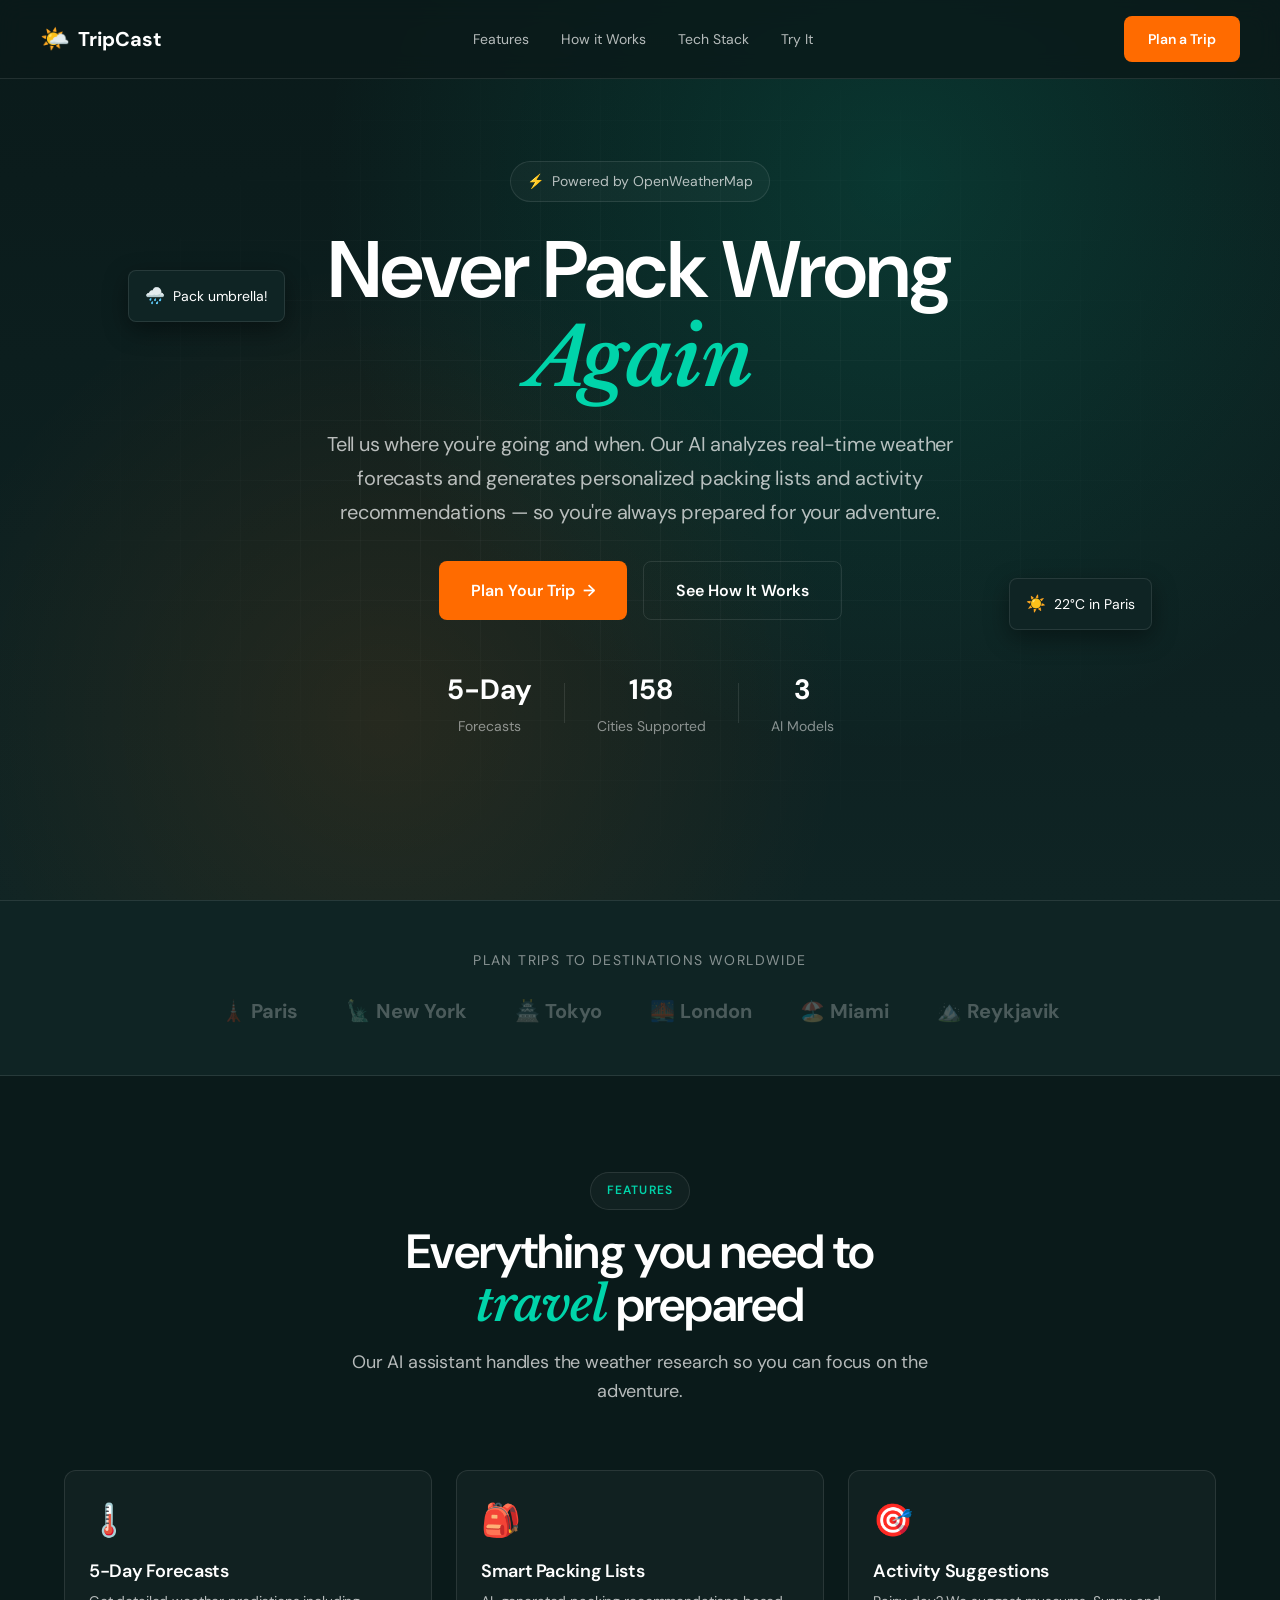
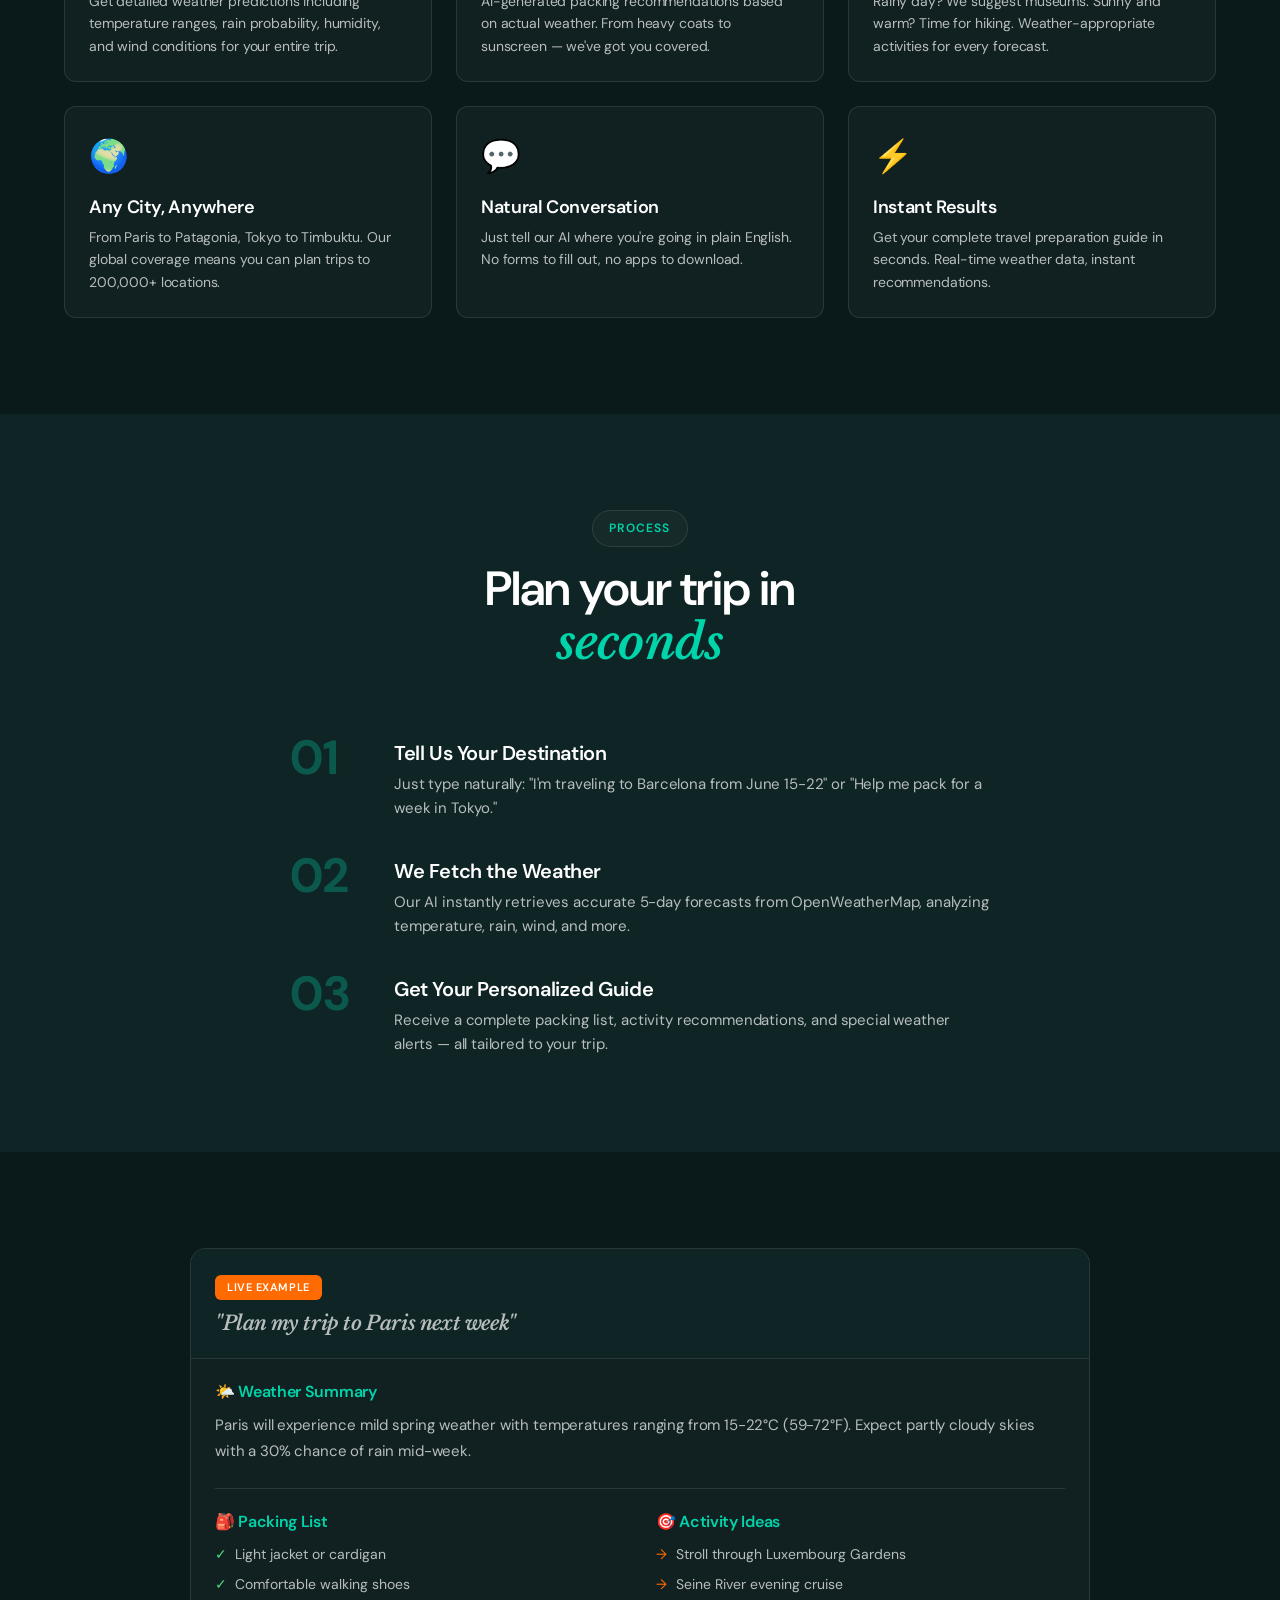
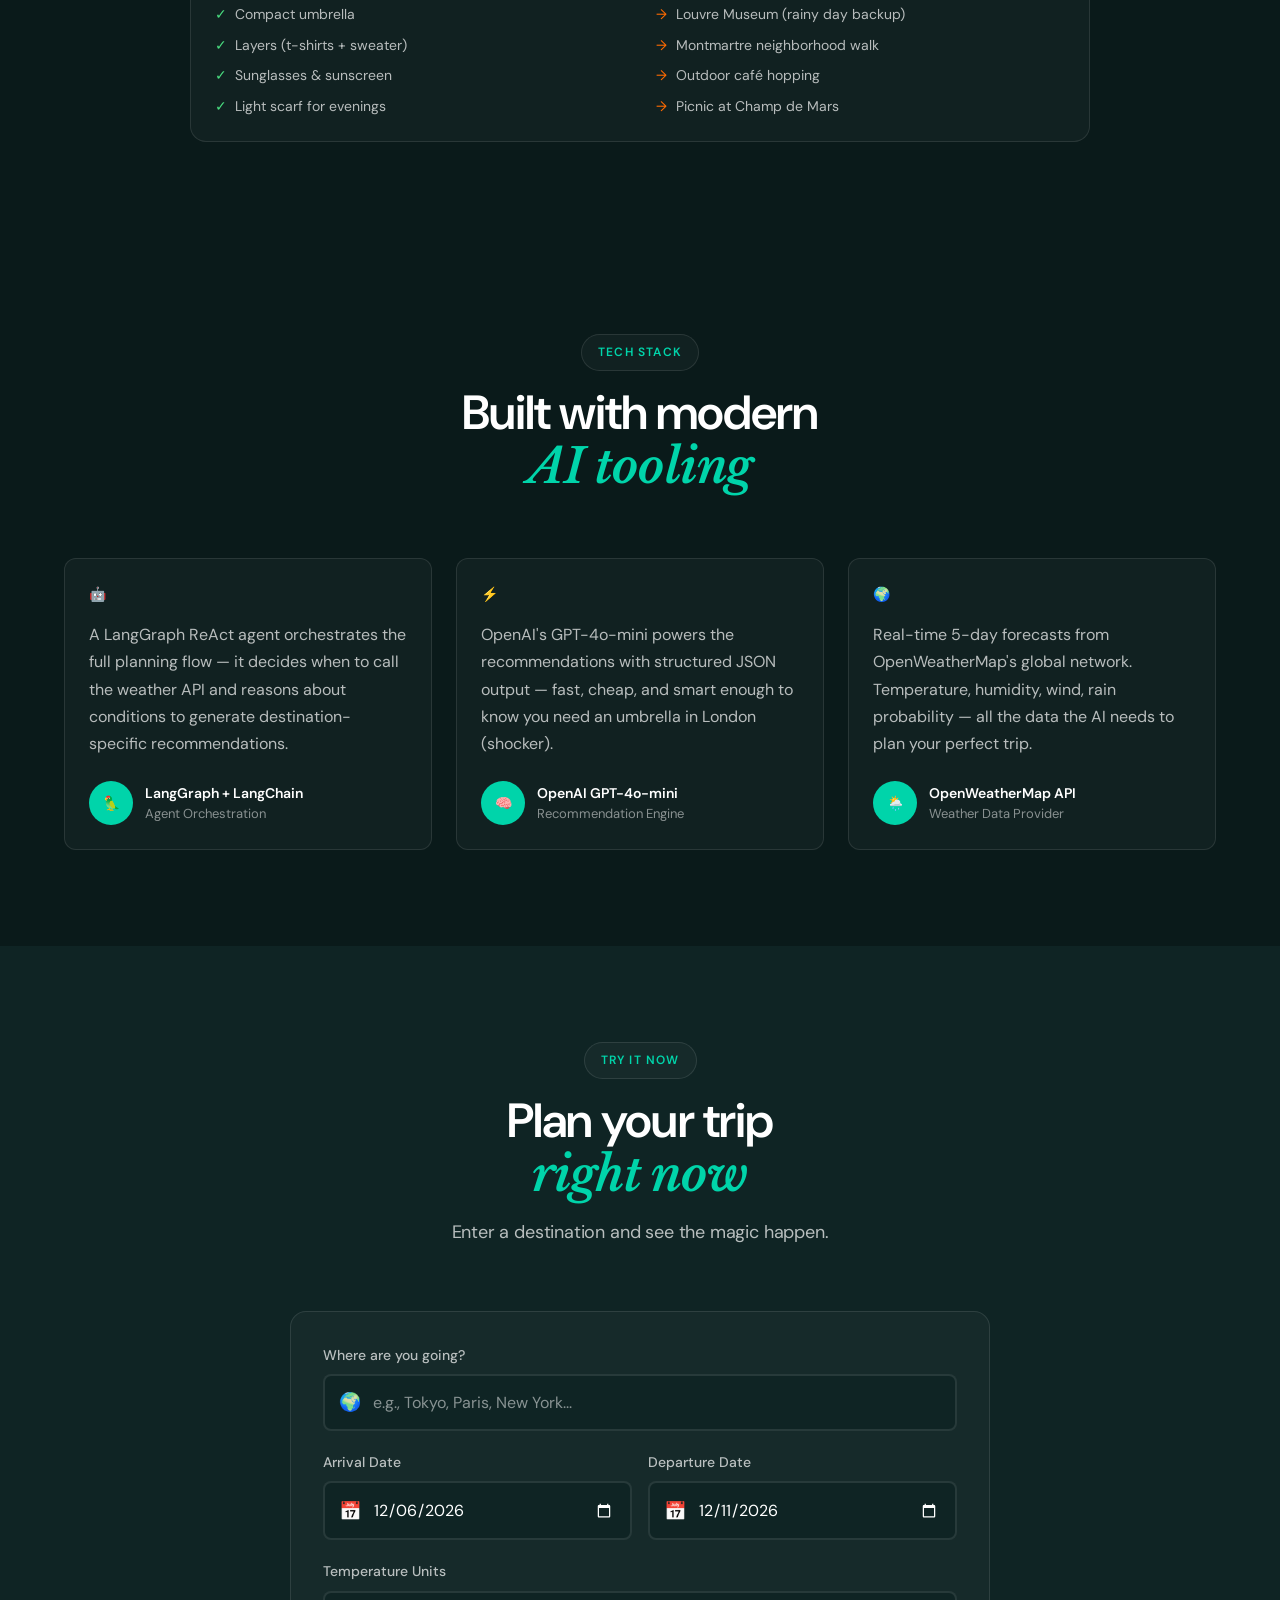
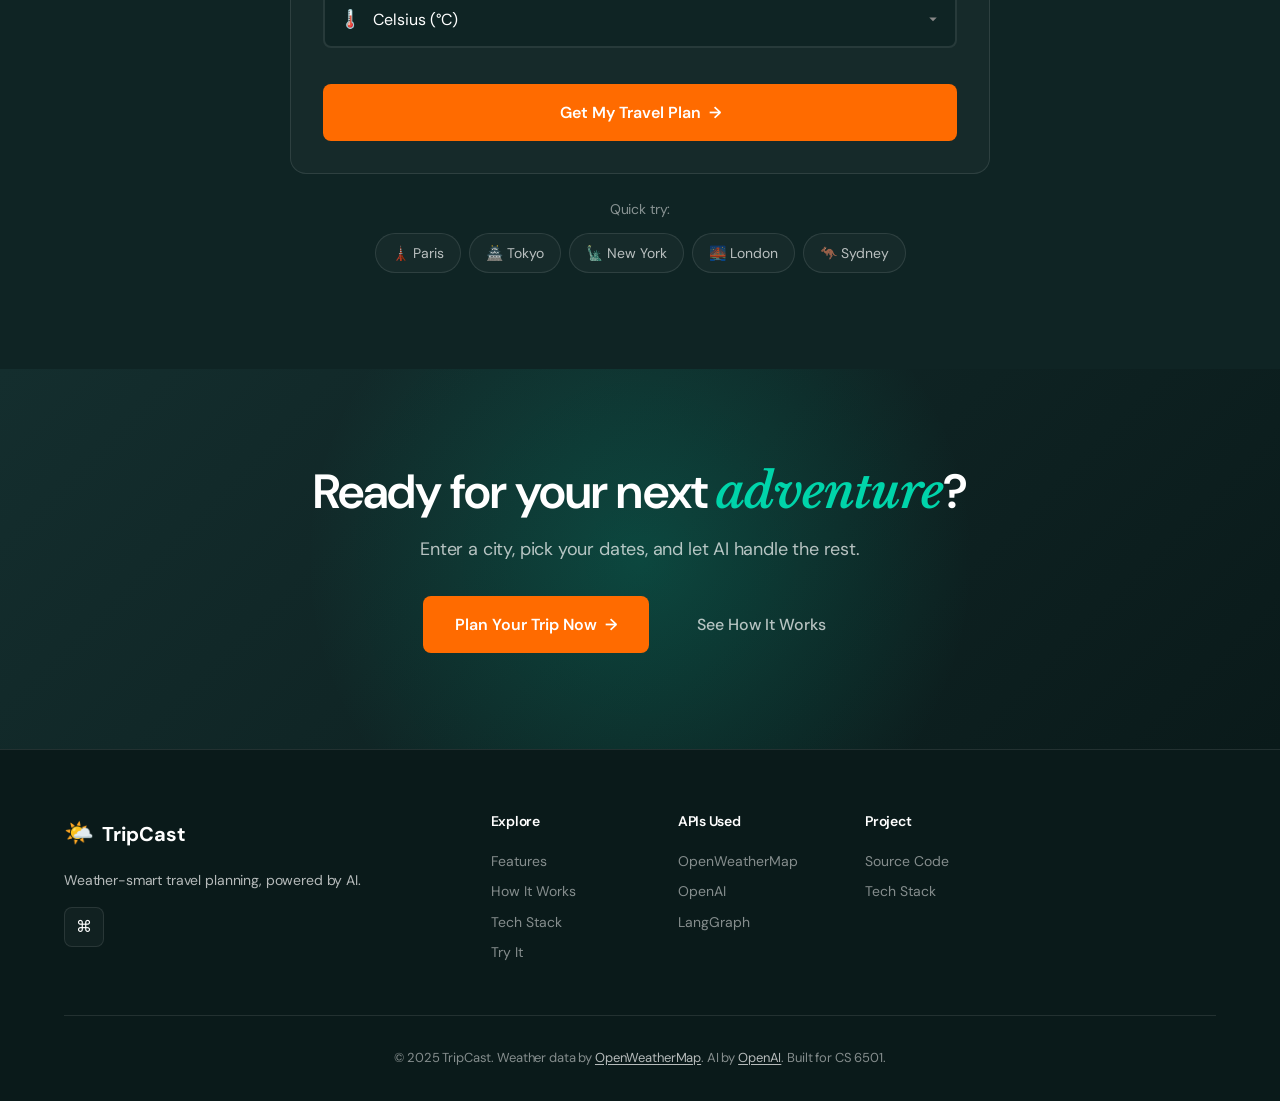
==== commit 3c0a4105: "bugfix" ====
--- a/6501-Topic4ExploringTools/2HourProject/smart-travel-planner/index.html
+++ b/6501-Topic4ExploringTools/2HourProject/smart-travel-planner/index.html
@@ -5,6 +5,9 @@
   <meta name="viewport" content="width=device-width, initial-scale=1.0">
   <title>TripCast — Smart Travel Planner</title>
   <meta name="description" content="AI-powered travel planning. Get weather forecasts, personalized packing lists, and activity recommendations for any destination.">
+  
+  <!-- Favicon (inline SVG — no extra file needed) -->
+  <link rel="icon" href="data:image/svg+xml,<svg xmlns='http://www.w3.org/2000/svg' viewBox='0 0 100 100'><text y='.9em' font-size='90'>🌤️</text></svg>">
   
   <!-- Fonts -->
   <link rel="preconnect" href="https://fonts.googleapis.com">
--- a/6501-Topic4ExploringTools/2HourProject/smart-travel-planner/styles.css
+++ b/6501-Topic4ExploringTools/2HourProject/smart-travel-planner/styles.css
@@ -1,6 +1,6 @@
 /* ==========================================================================
-   NEXUS DESIGN SYSTEM
-   Based on Ultimate Website Design Guide v5
+   TRIPCAST DESIGN SYSTEM
+   Styles for the Smart Travel Planner web UI.
    ========================================================================== */
 
 /* ==========================================================================
